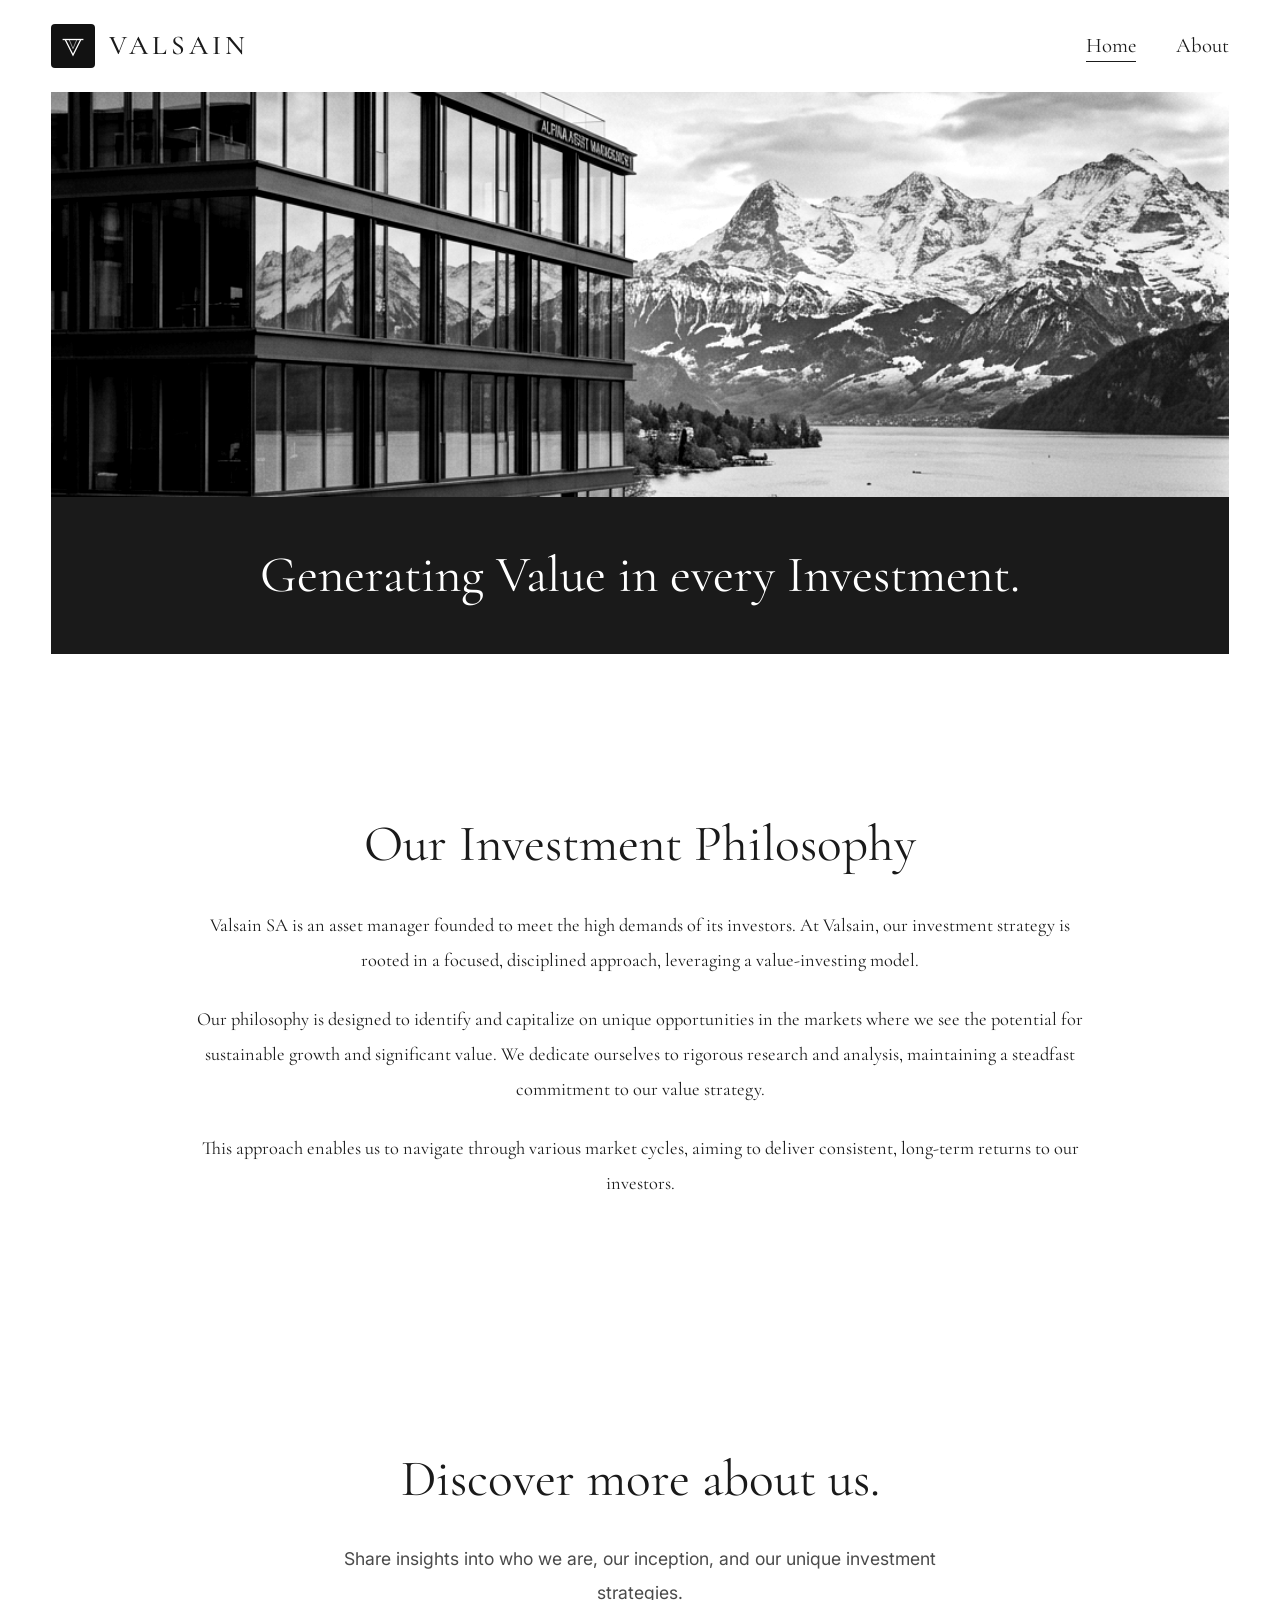
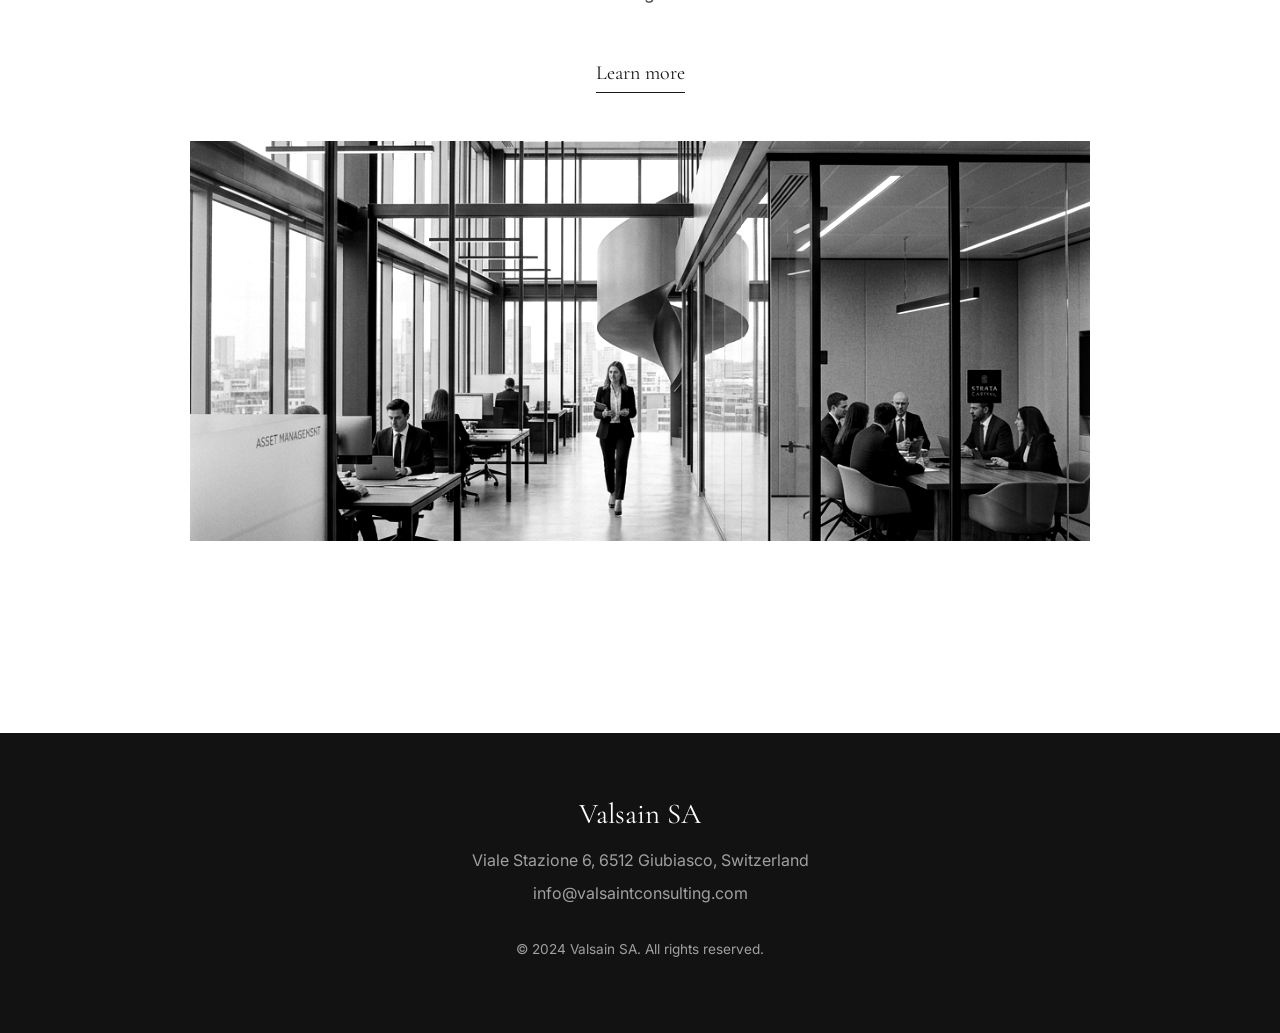
==== index.html @ 0ad8e0e8 "c'est fait" ====
<!DOCTYPE html>
<html lang="en">
<head>
    <meta charset="UTF-8">
    <meta name="viewport" content="width=device-width, initial-scale=1.0">
    <title>Valsain SA - Asset Management</title>
    <link rel="icon" href='data:image/svg+xml,<svg xmlns="http://www.w3.org/2000/svg" viewBox="0 0 100 100"><polyline points="20,25 50,85 80,25" fill="none" stroke="%23222" stroke-width="4"/><polyline points="35,25 50,60 65,25" fill="none" stroke="%23222" stroke-width="2"/><line x1="10" y1="25" x2="90" y2="25" stroke="%23222" stroke-width="4"/></svg>'>
    <link rel="preconnect" href="https://fonts.googleapis.com">
    <link rel="preconnect" href="https://fonts.gstatic.com" crossorigin>
    <link href="https://fonts.googleapis.com/css2?family=Cormorant+Garamond:wght@400;500;600&family=Inter:wght@300;400;500&display=swap" rel="stylesheet">
    <link rel="stylesheet" href="css/style.css">
</head>
<body>

    <div class="container">
        <header class="fade-in">
            <a href="./" class="valsain-logo">
                <div class="valsain-logo__emblem">
                    <svg viewBox="0 0 100 100" class="valsain-logo__svg">
                        <polyline points="20,25 50,85 80,25" class="valsain-logo__line" />
                        <polyline points="35,25 50,60 65,25" class="valsain-logo__line-inner" />
                        <line x1="10" y1="25" x2="90" y2="25" class="valsain-logo__line-top" />
                    </svg>
                </div>
                <div class="valsain-logo__text">
                    <span class="valsain-logo__title">VALSAIN</span>
                    
                </div>
            </a>
            <nav>
                <ul>
                    <li><a href="./" class="active">Home</a></li>
                    <li><a href="about/">About</a></li>
                </ul>
            </nav>
        </header>

        <main>
            <div class="hero fade-in">
                <img src="assets/swiss_skyline.png" alt="Valsain SA Skyline" class="hero-image">
                <div class="hero-text-block">
                    <h1>Generating Value in every Investment.</h1>
                </div>
            </div>

            <section class="centered-section fade-in">
                <h2 class="section-title">Our Investment Philosophy</h2>
                <div class="text-content">
                    <p>Valsain SA is an asset manager founded to meet the high demands of its investors. At Valsain, our investment strategy is rooted in a focused, disciplined approach, leveraging a value-investing model.</p>
                    <p>Our philosophy is designed to identify and capitalize on unique opportunities in the markets where we see the potential for sustainable growth and significant value. We dedicate ourselves to rigorous research and analysis, maintaining a steadfast commitment to our value strategy.</p>
                    <p>This approach enables us to navigate through various market cycles, aiming to deliver consistent, long-term returns to our investors.</p>
                </div>
            </section>

            <section class="centered-section fade-in" style="margin-top: 4rem; margin-bottom: 6rem;">
                <h2 class="section-title">Discover more about us.</h2>
                <div class="text-content">
                    <p style="font-family: var(--font-sans); color: var(--color-secondary); font-size: 1.1rem; max-width: 600px; margin-bottom: 1.5rem; margin-left: auto; margin-right: auto;">Share insights into who we are, our inception, and our unique investment strategies.</p>
                </div>
                <a href="about/" class="learn-more">Learn more</a>
                <img src="assets/office_interior.png" alt="Valsain SA Insight" style="width: 100%; height: 400px; object-fit: cover; filter: grayscale(100%) contrast(1.1); display: block; margin-top: 3rem;">
            </section>
        </main>
    </div>

    <footer>
        <div class="footer-content fade-in">
            <h4 style="font-family: var(--font-serif);">Valsain SA</h4>
            <p>Viale Stazione 6, 6512 Giubiasco, Switzerland</p>
            <p>info@valsaintconsulting.com</p>
            <p style="margin-top: 2rem; font-size: 0.85rem;">&copy; 2024 Valsain SA. All rights reserved.</p>
        </div>
    </footer>

    <script src="js/main.js"></script>
</body>
</html>
---- css/style.css ----
/* Reset and Base Styles */
:root {
  --color-bg: #ffffff;
  --color-text: #1a1a1a;
  --color-primary: #121212;
  --color-secondary: #4a4a4a;
  --color-light: #ffffff;
  --font-serif: 'Cormorant Garamond', serif;
  --font-sans: 'Inter', sans-serif;
  --transition: all 0.4s ease;
}

* {
  margin: 0;
  padding: 0;
  box-sizing: border-box;
}

body {
  font-family: var(--font-sans);
  background-color: var(--color-bg);
  color: var(--color-text);
  line-height: 1.6;
  -webkit-font-smoothing: antialiased;
  -moz-osx-font-smoothing: grayscale;
}

h1, h2, h3, h4, h5, h6 {
  font-family: var(--font-serif);
  font-weight: 400;
  line-height: 1.2;
}

a {
  color: inherit;
  text-decoration: none;
  transition: var(--transition);
}

.container {
  max-width: 1600px;
  margin: 0 auto;
  padding: 0 4%;
}

/* Header & Navigation */
header {
  display: flex;
  justify-content: space-between;
  align-items: center;
  padding: 1.5rem 0;
  background: var(--color-bg);
}

.valsain-logo {
  display: flex;
  align-items: center;
  gap: 14px;
  text-decoration: none;
  transition: all 0.4s ease;
}

.valsain-logo:hover .valsain-logo__emblem {
  transform: translateY(-2px);
  box-shadow: 0 10px 20px rgba(0,0,0,0.08);
}

.valsain-logo:hover .valsain-logo__line, 
.valsain-logo:hover .valsain-logo__line-inner {
  stroke: #8b7355;
}

.valsain-logo__emblem {
  width: 44px;
  height: 44px;
  background: var(--color-primary);
  display: flex;
  align-items: center;
  justify-content: center;
  border-radius: 4px;
  transition: all 0.4s ease;
  border: 1px solid rgba(0,0,0,0.05);
}

.valsain-logo__svg {
  width: 26px;
  height: 26px;
  fill: none;
  stroke: var(--color-bg);
  stroke-width: 5;
  stroke-linejoin: miter;
  stroke-miterlimit: 10;
}

.valsain-logo__line, .valsain-logo__line-inner, .valsain-logo__line-top {
  transition: stroke 0.4s ease;
}

.valsain-logo__line-inner {
  stroke-width: 3;
  opacity: 0.7;
}

.valsain-logo__text {
  display: flex;
  align-items: baseline;
  gap: 8px;
}

.valsain-logo__title {
  font-family: var(--font-serif);
  font-size: 1.7rem;
  font-weight: 500;
  letter-spacing: 4px;
  color: var(--color-text);
  line-height: 1;
}

.valsain-logo__sa {
  font-family: var(--font-sans);
  font-size: 0.8rem;
  font-weight: 600;
  letter-spacing: 2px;
  color: var(--color-secondary);
}

nav ul {
  display: flex;
  list-style: none;
  gap: 2.5rem;
}

nav a {
  font-family: var(--font-serif);
  font-size: 1.3rem;
  color: var(--color-text);
  position: relative;
  padding-bottom: 4px;
}

nav a::after {
  content: '';
  position: absolute;
  bottom: 0;
  left: 0;
  width: 0;
  height: 1px;
  background-color: var(--color-text);
  transition: var(--transition);
}

nav a:hover::after, nav a.active::after {
  width: 100%;
}

/* Hero Section */
.hero {
  width: 100%;
  margin-bottom: 6rem;
}

.hero-image {
  width: 100%;
  height: 45vh;
  object-fit: cover;
  object-position: center;
  filter: grayscale(100%) contrast(1.1);
  display: block;
}

.hero-text-block {
  background-color: #1a1a1a;
  color: var(--color-light);
  padding: 3rem 5%;
  text-align: center;
  display: flex;
  align-items: center;
  justify-content: center;
}

.hero-text-block h1 {
  font-size: clamp(2rem, 4vw, 3.5rem);
  max-width: 1000px;
}

/* Section Layouts */
section {
  padding: 4rem 0 6rem;
}

.grid-2 {
  display: grid;
  grid-template-columns: 1fr 1fr;
  gap: 4rem;
}

.centered-section {
  text-align: center;
  max-width: 900px;
  margin: 0 auto;
  display: flex;
  flex-direction: column;
  align-items: center;
}

.centered-section .section-title {
  margin-bottom: 2rem;
  text-align: center;
}

.centered-section .text-content p {
  text-align: center;
  margin-left: auto;
  margin-right: auto;
}

.section-title {
  font-size: clamp(2.5rem, 4vw, 3.5rem);
  margin-bottom: 2rem;
}

.text-content p {
  font-size: 1.15rem;
  color: var(--color-text);
  margin-bottom: 1.5rem;
  line-height: 1.9;
  font-family: var(--font-serif);
}

.learn-more {
  display: inline-block;
  margin-top: 1.5rem;
  font-family: var(--font-serif);
  font-size: 1.25rem;
  border-bottom: 1px solid var(--color-text);
  padding-bottom: 0.2rem;
}

/* Footer */
footer {
  padding: 4rem 0;
  background-color: var(--color-primary);
  color: var(--color-light);
  text-align: center;
}

footer .footer-content {
  max-width: 800px;
  margin: 0 auto;
}

footer h4 {
  font-size: 1.8rem;
  margin-bottom: 1rem;
}

footer p {
  color: #a0a0a0;
  margin-bottom: 0.5rem;
  font-family: var(--font-sans);
}

/* Utilities & Animations */
.fade-in {
  opacity: 0;
  transform: translateY(20px);
  transition: opacity 0.8s ease, transform 0.8s ease;
}

.fade-in.visible {
  opacity: 1;
  transform: translateY(0);
}

/* About Page Specifics */
.about-hero {
  margin-bottom: 4rem;
}

.about-hero-image {
  width: 100%;
  height: 60vh;
  object-fit: cover;
  filter: grayscale(100%) contrast(1.2);
  margin-bottom: 4rem;
}

.contact-info {
  margin-top: 0rem;
}

.team-section {
  padding-bottom: 6rem;
}

.ceo-name {
  font-family: var(--font-serif);
  font-size: 2rem;
  margin-bottom: 0.2rem;
}

.ceo-title {
  color: var(--color-secondary);
  text-transform: uppercase;
  letter-spacing: 1px;
  font-size: 0.8rem;
  font-family: var(--font-sans);
}

@media (max-width: 900px) {
  .grid-2 {
    grid-template-columns: 1fr;
    gap: 3rem;
  }
}
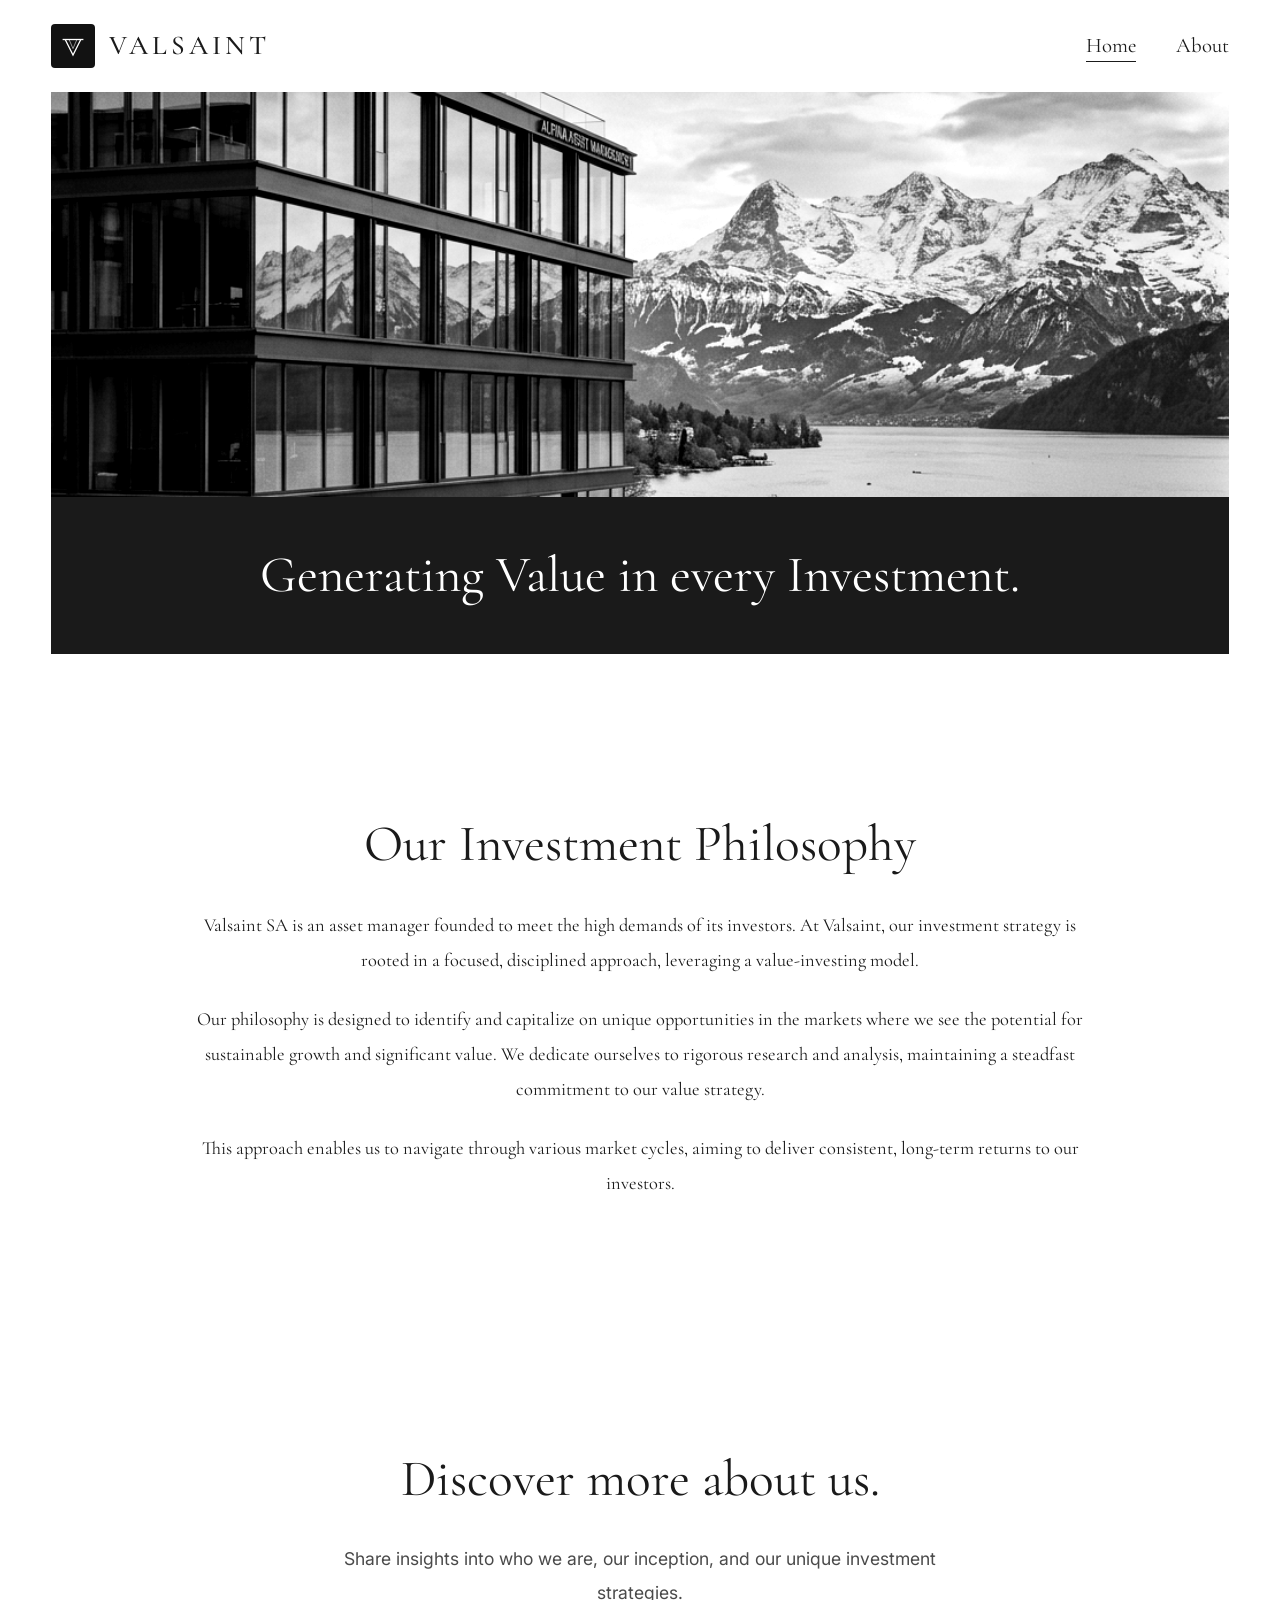
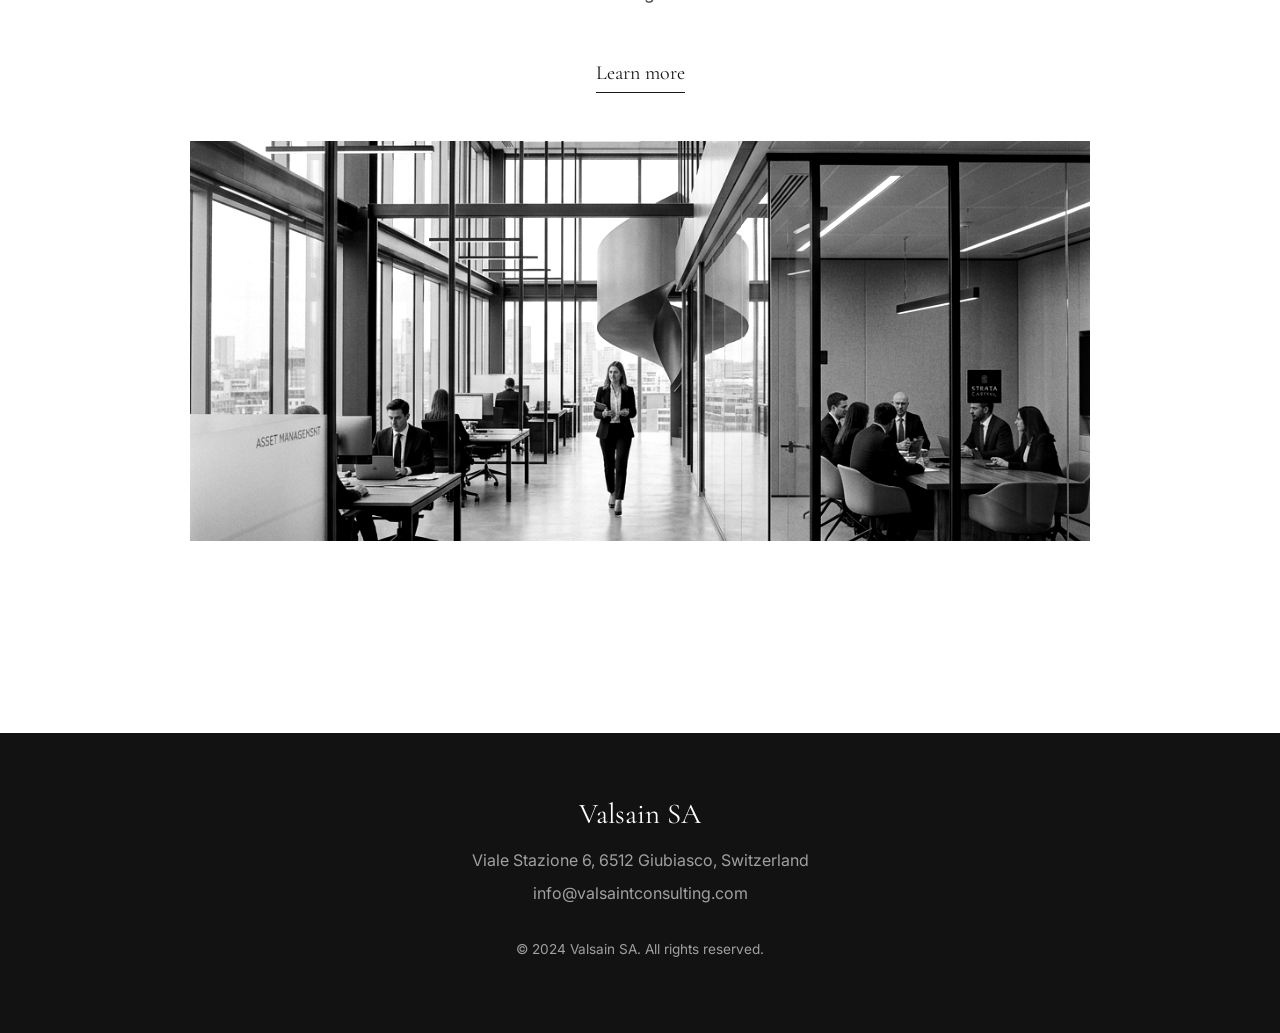
==== commit e08d41a6: "fait" ====
--- a/index.html
+++ b/index.html
@@ -3,8 +3,55 @@
 <head>
     <meta charset="UTF-8">
     <meta name="viewport" content="width=device-width, initial-scale=1.0">
-    <title>Valsain SA - Asset Management</title>
-    <link rel="icon" href='data:image/svg+xml,<svg xmlns="http://www.w3.org/2000/svg" viewBox="0 0 100 100"><polyline points="20,25 50,85 80,25" fill="none" stroke="%23222" stroke-width="4"/><polyline points="35,25 50,60 65,25" fill="none" stroke="%23222" stroke-width="2"/><line x1="10" y1="25" x2="90" y2="25" stroke="%23222" stroke-width="4"/></svg>'>
+    <title>Valsaint SA - Asset Management</title>
+    <meta name="description" content="Valsaint SA is an asset manager offering value-investing strategies, delivering consistent, long-term returns to investors.">
+    <meta name="keywords" content="Valsaint SA, asset management, investment, value investing, Switzerland, wealth management">
+    
+    <!-- Open Graph / Facebook -->
+    <meta property="og:type" content="website">
+    <meta property="og:url" content="https://www.valsaintconsulting.com/">
+    <meta property="og:title" content="Valsaint SA - Asset Management">
+    <meta property="og:description" content="Generating Value in every Investment. Asset manager leveraging a value-investing model.">
+    <meta property="og:image" content="https://www.valsaintconsulting.com/logo.svg">
+    <meta property="og:site_name" content="Valsaint SA">
+
+    <!-- Twitter -->
+    <meta property="twitter:card" content="summary_large_image">
+    <meta property="twitter:url" content="https://www.valsaintconsulting.com/">
+    <meta property="twitter:title" content="Valsaint SA - Asset Management">
+    <meta property="twitter:description" content="Generating Value in every Investment through a consistent and long-term approach.">
+    <meta property="twitter:image" content="https://www.valsaintconsulting.com/logo.svg">
+
+    <!-- Favicon and Icons -->
+    <link rel="icon" type="image/svg+xml" href="/logo.svg">
+    <link rel="apple-touch-icon" href="/logo.svg">
+    <link rel="canonical" href="https://www.valsaintconsulting.com/">
+
+    <!-- JSON-LD Structured Data for Google SEO Logo / Organization -->
+    <script type="application/ld+json">
+    {
+      "@context": "https://schema.org",
+      "@type": "Organization",
+      "name": "Valsaint SA",
+      "url": "https://www.valsaintconsulting.com/",
+      "logo": "https://www.valsaintconsulting.com/logo.svg",
+      "description": "Asset Management & Value Investing",
+      "address": {
+        "@type": "PostalAddress",
+        "streetAddress": "Viale Stazione 6",
+        "addressLocality": "Giubiasco",
+        "postalCode": "6512",
+        "addressCountry": "CH"
+      },
+      "contactPoint": {
+        "@type": "ContactPoint",
+        "email": "info@valsaintconsulting.com",
+        "contactType": "customer service"
+      },
+      "founder": "Carlo Valsesia"
+    }
+    </script>
+
     <link rel="preconnect" href="https://fonts.googleapis.com">
     <link rel="preconnect" href="https://fonts.gstatic.com" crossorigin>
     <link href="https://fonts.googleapis.com/css2?family=Cormorant+Garamond:wght@400;500;600&family=Inter:wght@300;400;500&display=swap" rel="stylesheet">
@@ -23,7 +70,7 @@
                     </svg>
                 </div>
                 <div class="valsain-logo__text">
-                    <span class="valsain-logo__title">VALSAIN</span>
+                    <span class="valsain-logo__title">VALSAINT</span>
                     
                 </div>
             </a>
@@ -37,7 +84,7 @@
 
         <main>
             <div class="hero fade-in">
-                <img src="assets/swiss_skyline.png" alt="Valsain SA Skyline" class="hero-image">
+                <img src="assets/swiss_skyline.png" alt="Valsaint SA Skyline" class="hero-image">
                 <div class="hero-text-block">
                     <h1>Generating Value in every Investment.</h1>
                 </div>
@@ -46,7 +93,7 @@
             <section class="centered-section fade-in">
                 <h2 class="section-title">Our Investment Philosophy</h2>
                 <div class="text-content">
-                    <p>Valsain SA is an asset manager founded to meet the high demands of its investors. At Valsain, our investment strategy is rooted in a focused, disciplined approach, leveraging a value-investing model.</p>
+                    <p>Valsaint SA is an asset manager founded to meet the high demands of its investors. At Valsaint, our investment strategy is rooted in a focused, disciplined approach, leveraging a value-investing model.</p>
                     <p>Our philosophy is designed to identify and capitalize on unique opportunities in the markets where we see the potential for sustainable growth and significant value. We dedicate ourselves to rigorous research and analysis, maintaining a steadfast commitment to our value strategy.</p>
                     <p>This approach enables us to navigate through various market cycles, aiming to deliver consistent, long-term returns to our investors.</p>
                 </div>
@@ -58,7 +105,7 @@
                     <p style="font-family: var(--font-sans); color: var(--color-secondary); font-size: 1.1rem; max-width: 600px; margin-bottom: 1.5rem; margin-left: auto; margin-right: auto;">Share insights into who we are, our inception, and our unique investment strategies.</p>
                 </div>
                 <a href="about/" class="learn-more">Learn more</a>
-                <img src="assets/office_interior.png" alt="Valsain SA Insight" style="width: 100%; height: 400px; object-fit: cover; filter: grayscale(100%) contrast(1.1); display: block; margin-top: 3rem;">
+                <img src="assets/office_interior.png" alt="Valsaint SA Insight" style="width: 100%; height: 400px; object-fit: cover; filter: grayscale(100%) contrast(1.1); display: block; margin-top: 3rem;">
             </section>
         </main>
     </div>
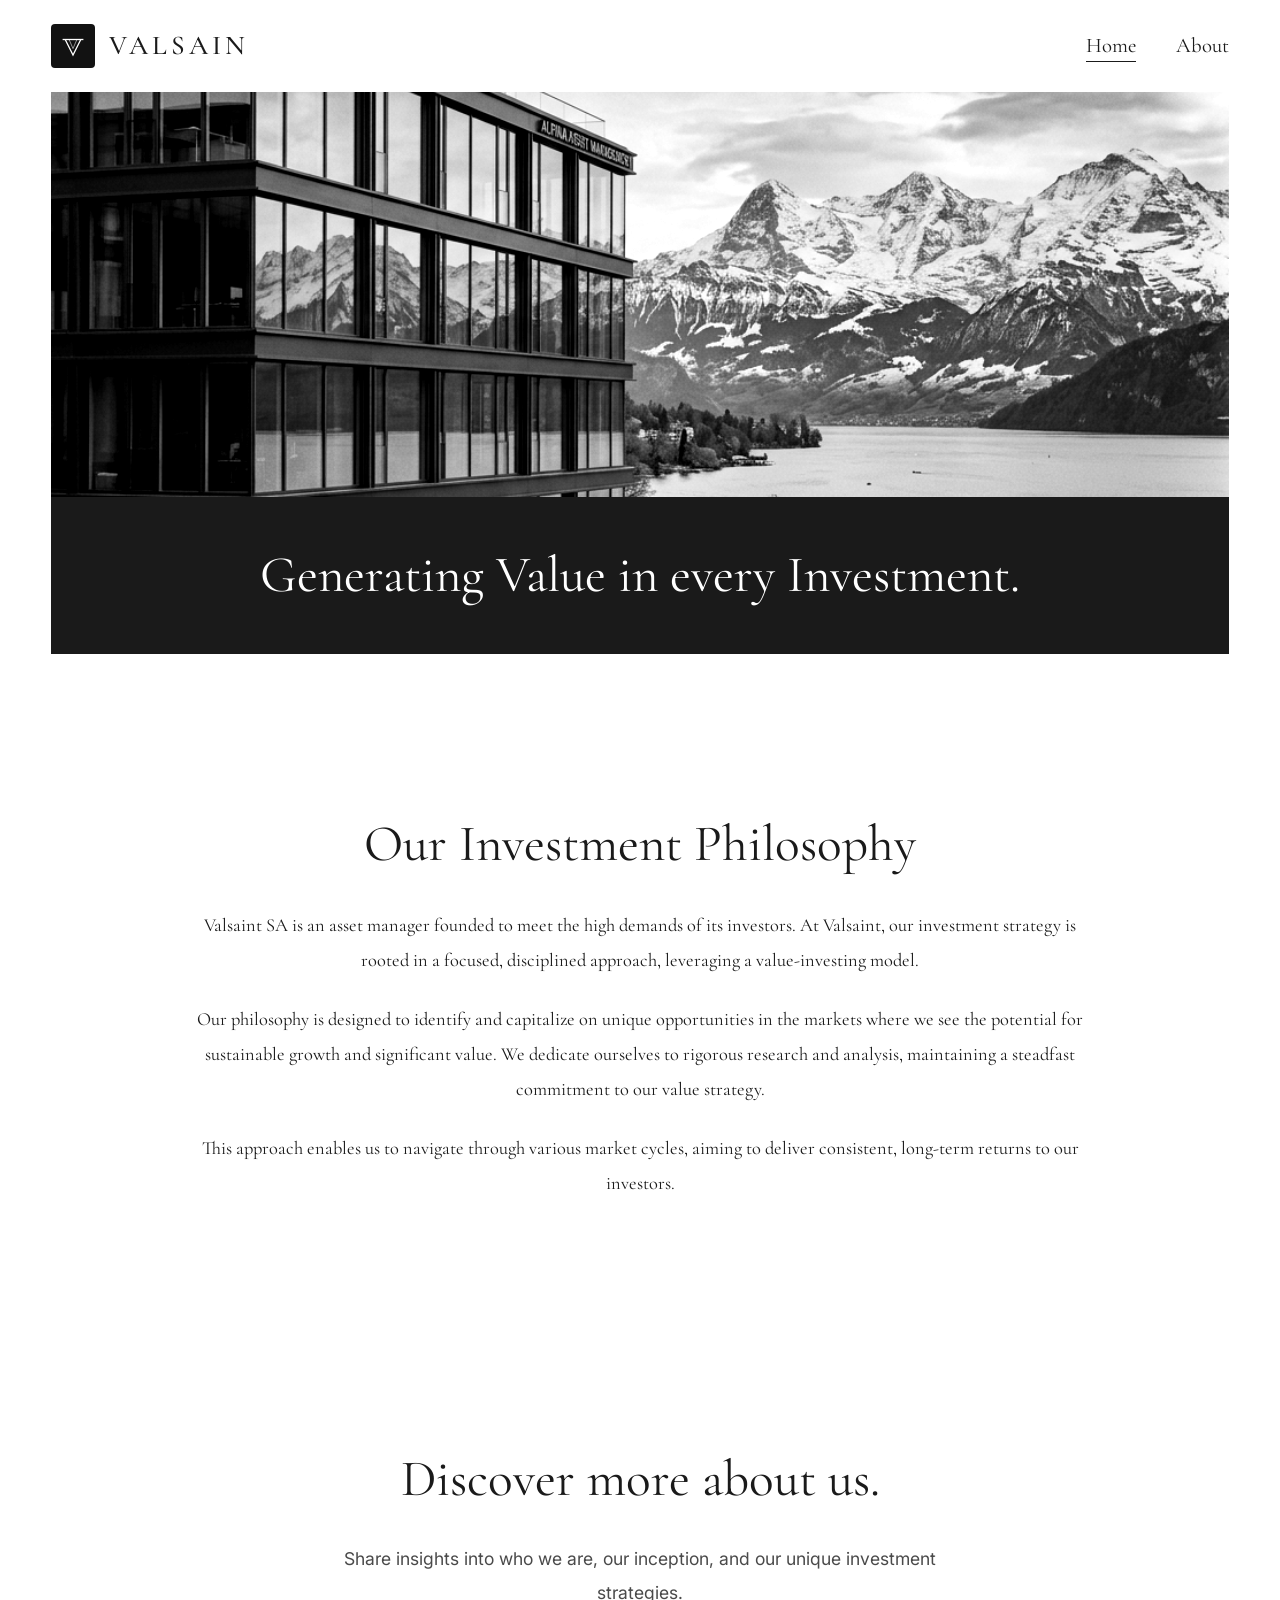
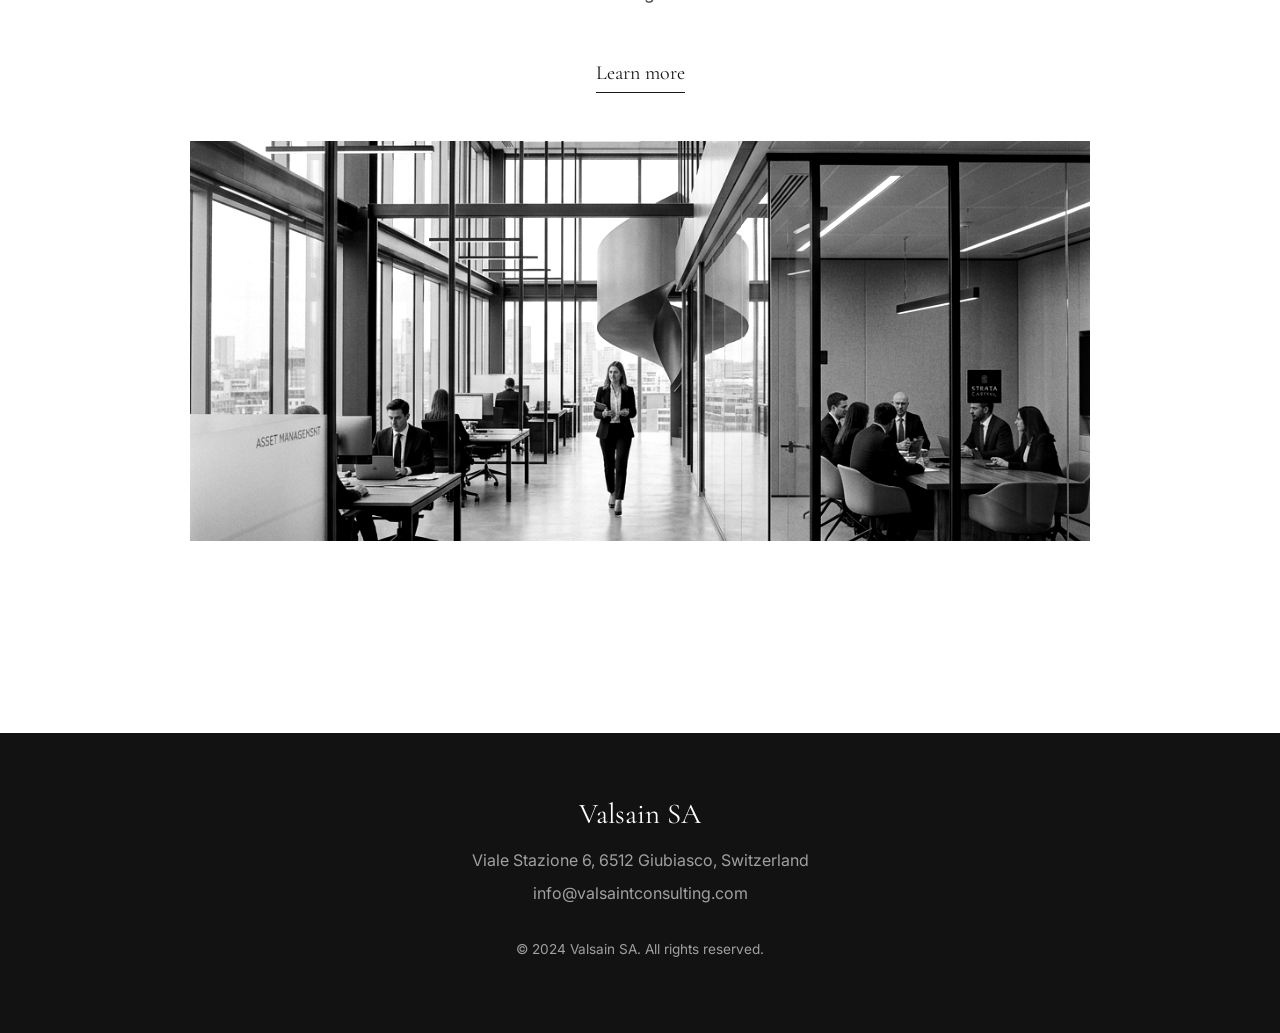
==== commit 0b784fa2: "finished" ====
--- a/index.html
+++ b/index.html
@@ -70,7 +70,7 @@
                     </svg>
                 </div>
                 <div class="valsain-logo__text">
-                    <span class="valsain-logo__title">VALSAINT</span>
+                    <span class="valsain-logo__title">VALSAIN</span>
                     
                 </div>
             </a>
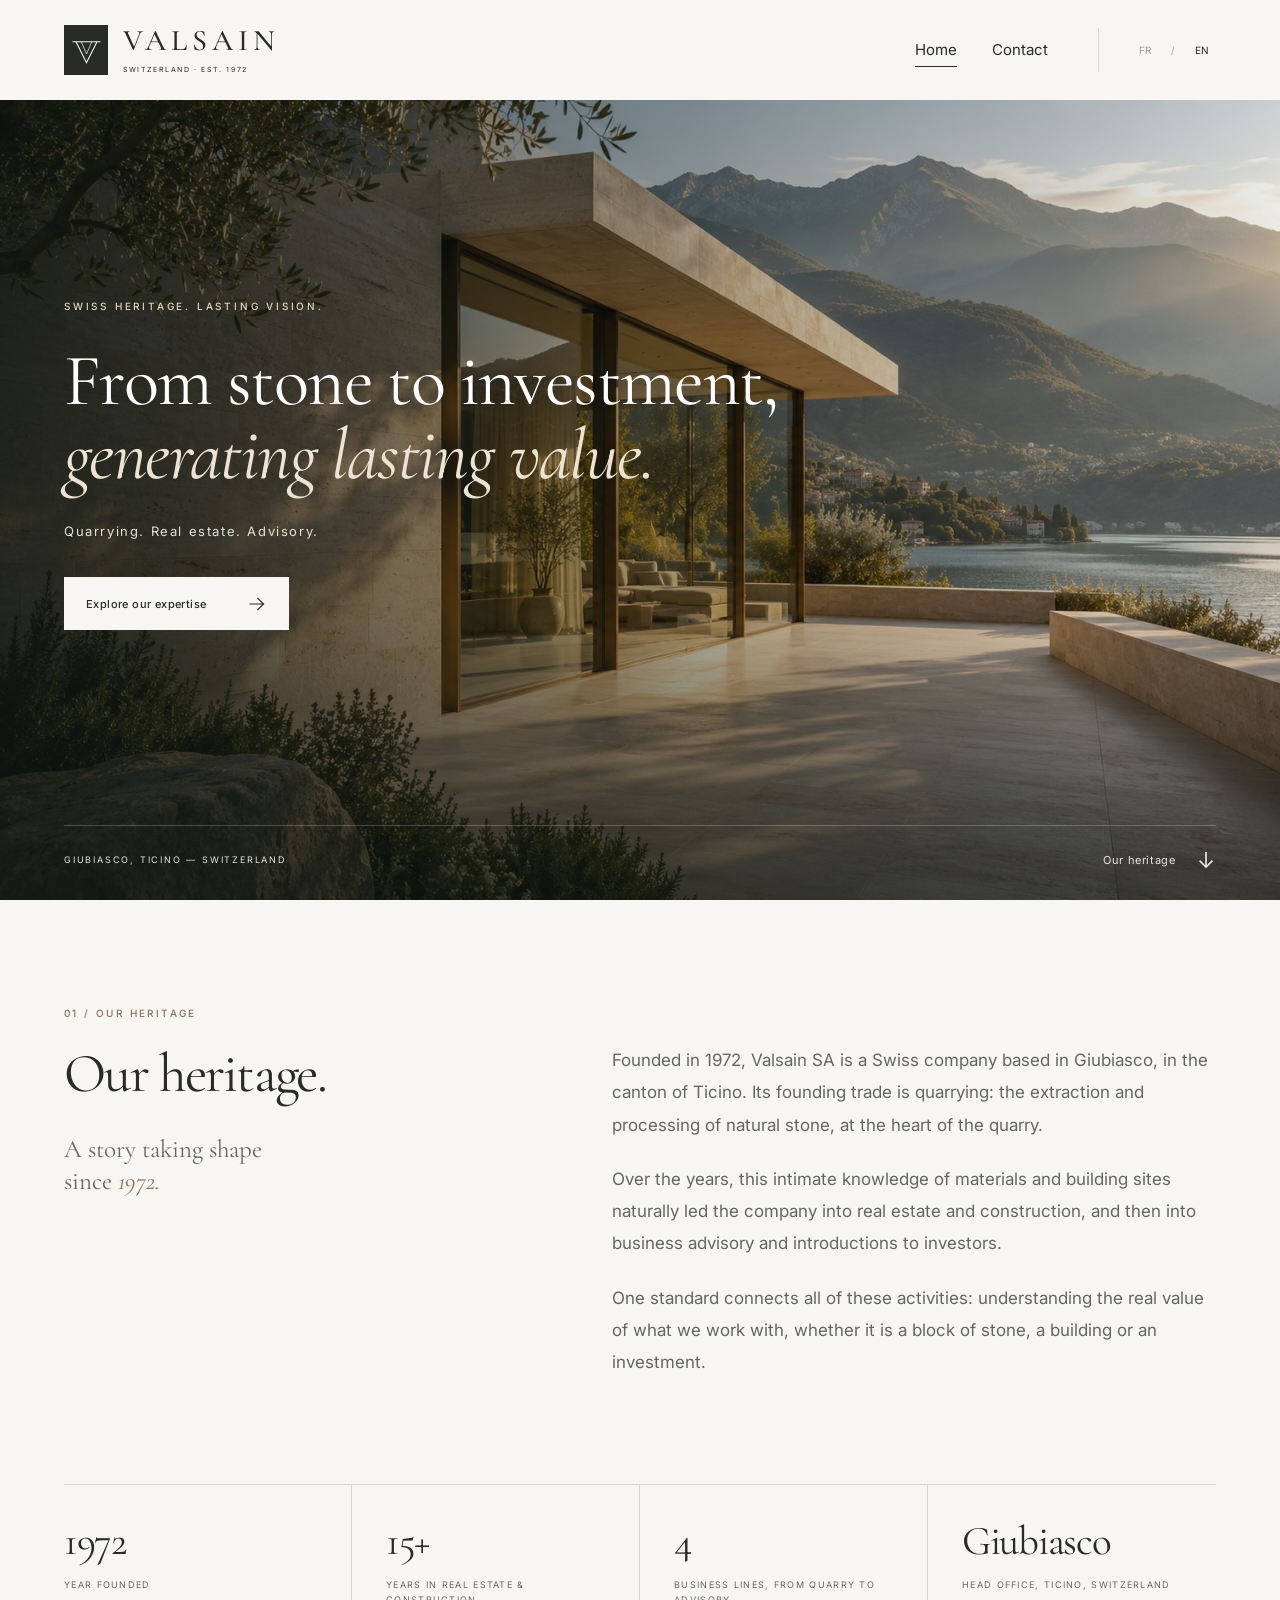
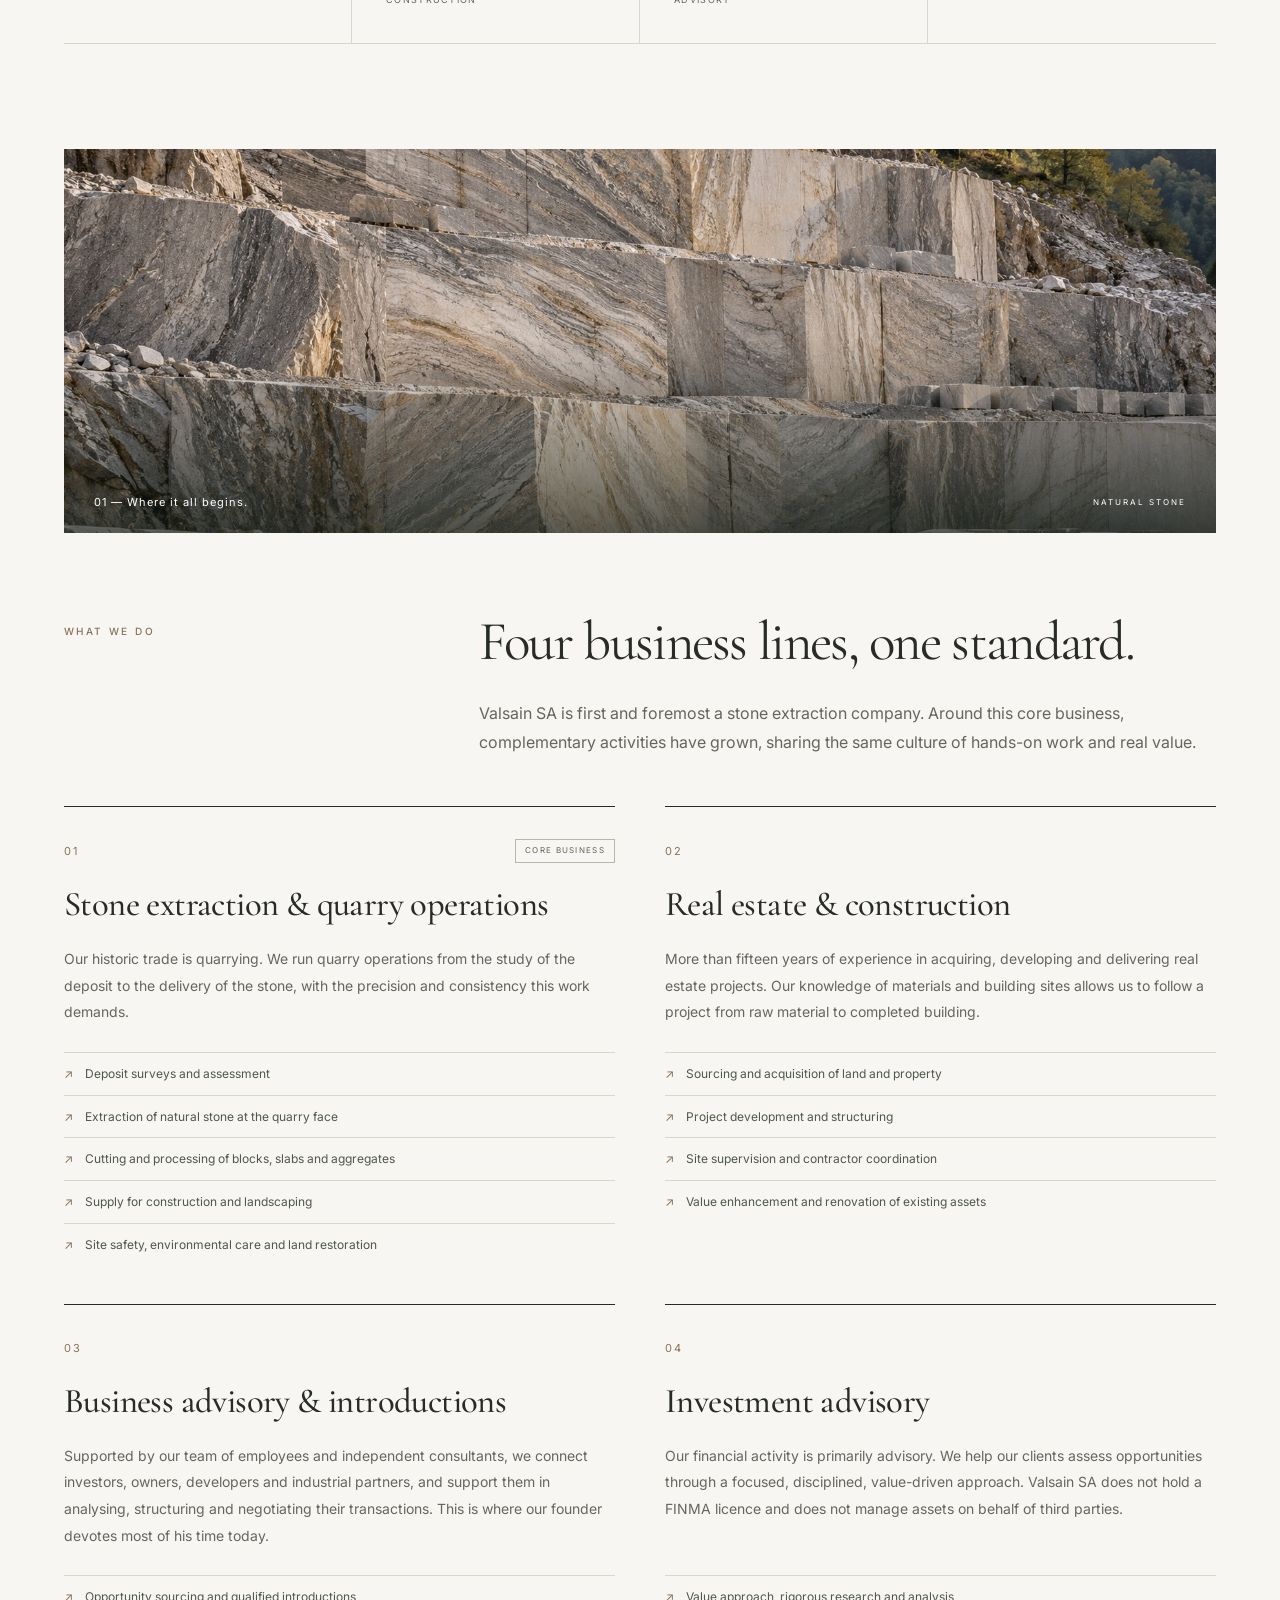
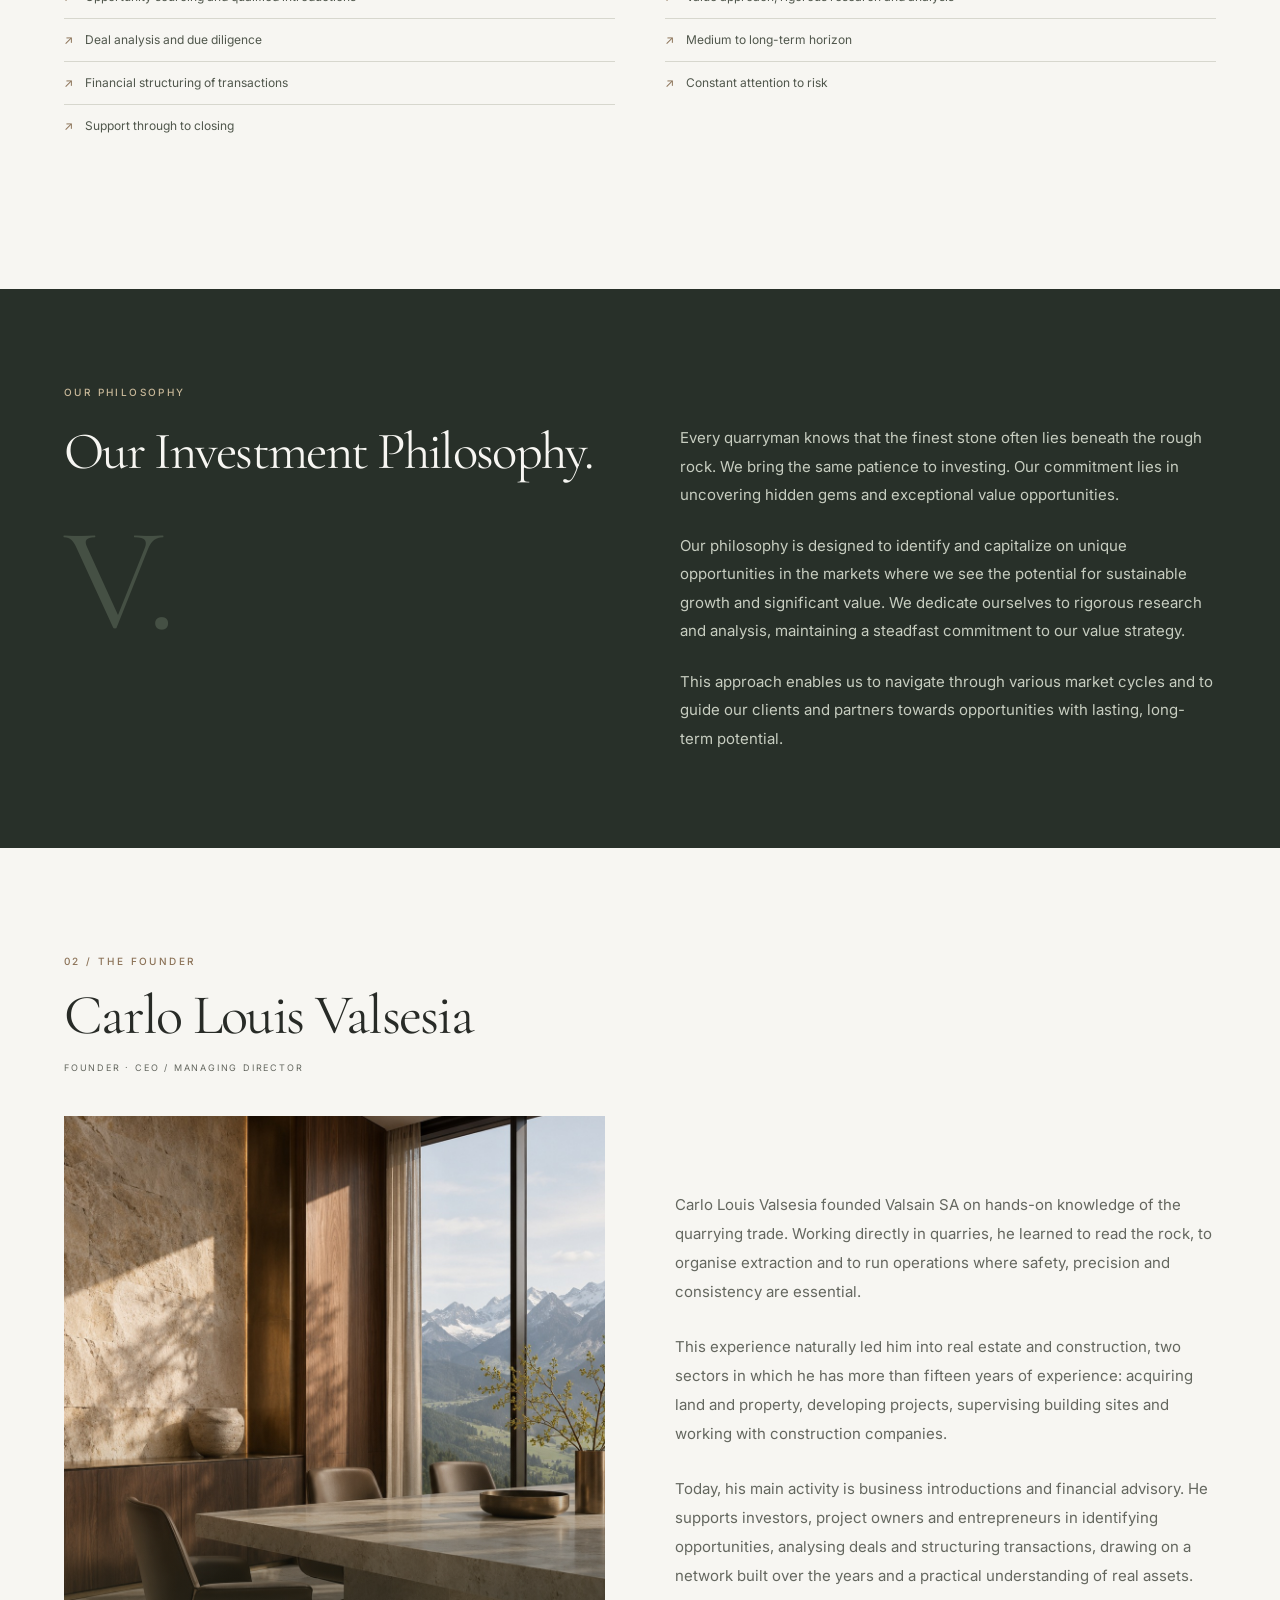
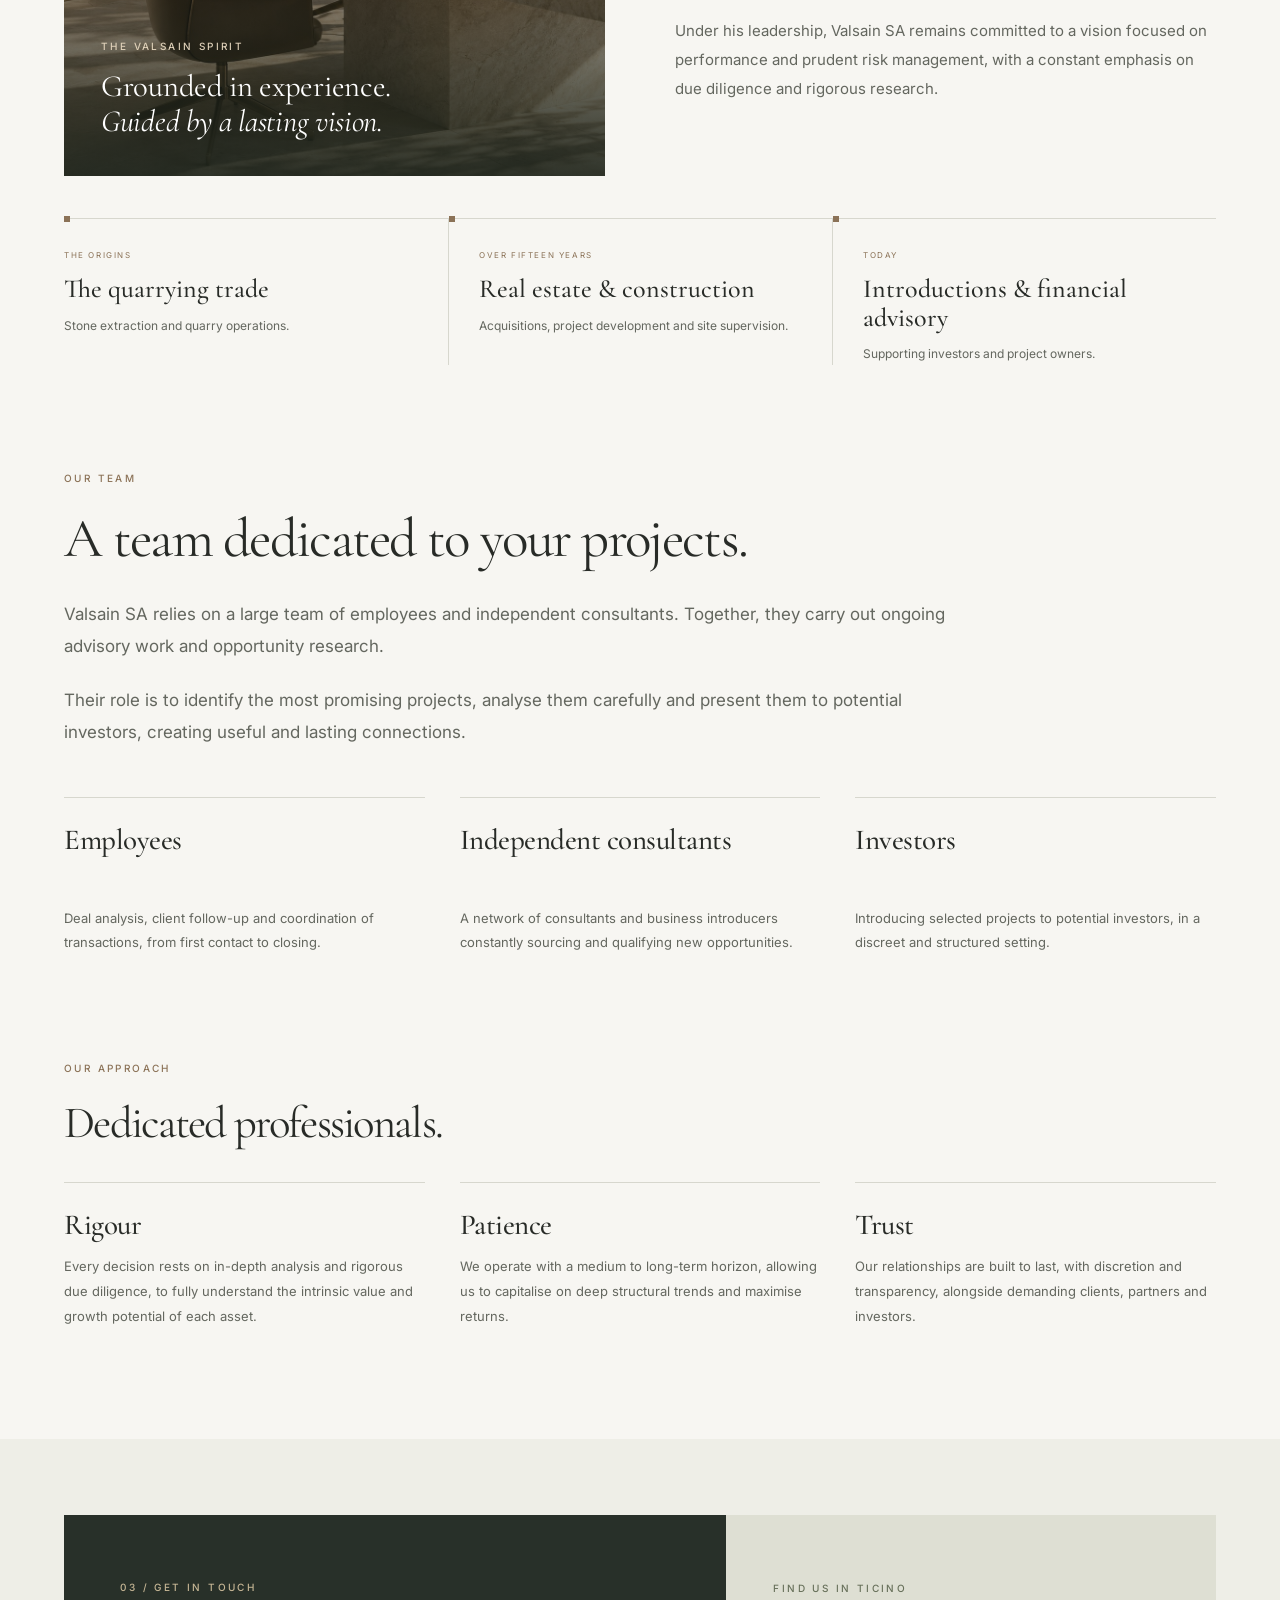
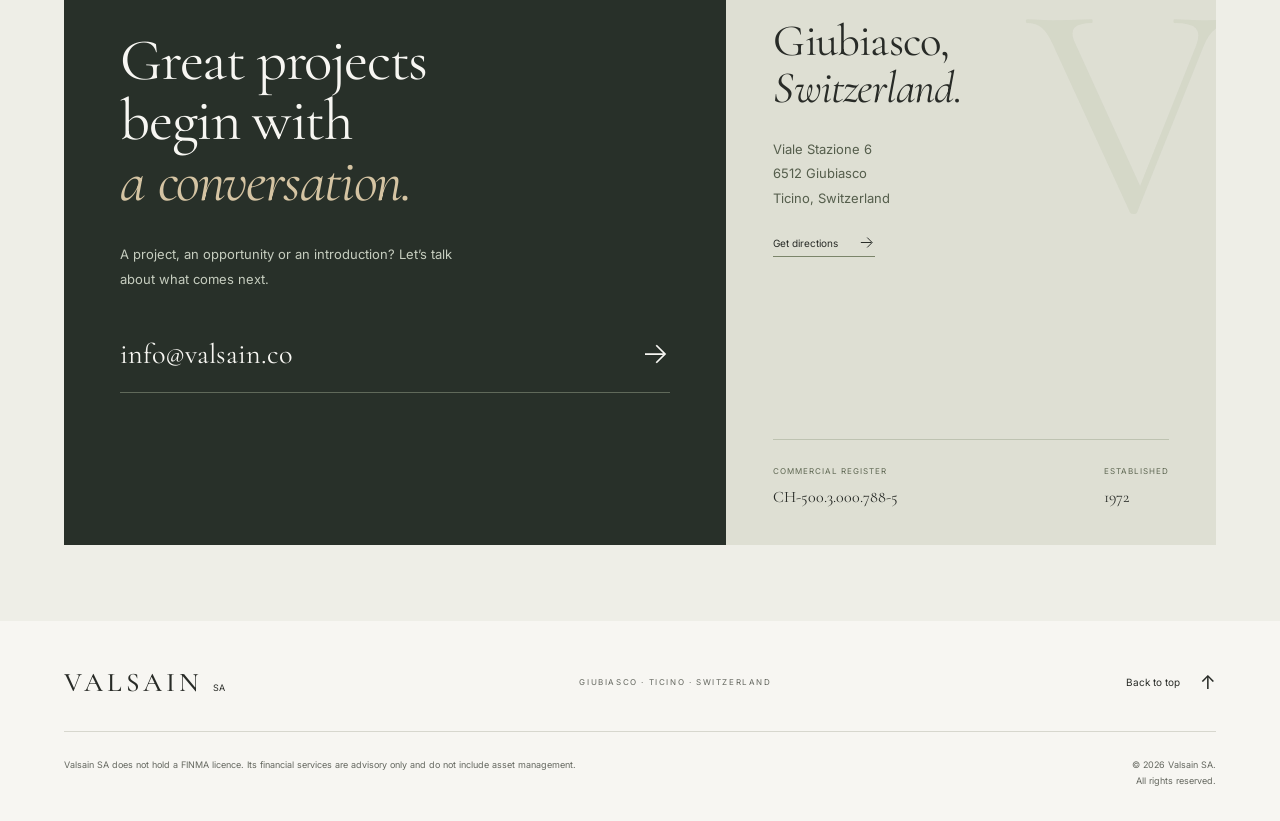
==== commit 37fcb0d6: "faites" ====
--- a/index.html
+++ b/index.html
@@ -1,124 +1,196 @@
 <!DOCTYPE html>
-<html lang="en">
+<html lang="fr" data-lang="fr">
 <head>
-    <meta charset="UTF-8">
-    <meta name="viewport" content="width=device-width, initial-scale=1.0">
-    <title>Valsaint SA - Asset Management</title>
-    <meta name="description" content="Valsaint SA is an asset manager offering value-investing strategies, delivering consistent, long-term returns to investors.">
-    <meta name="keywords" content="Valsaint SA, asset management, investment, value investing, Switzerland, wealth management">
-    
-    <!-- Open Graph / Facebook -->
-    <meta property="og:type" content="website">
-    <meta property="og:url" content="https://www.valsaintconsulting.com/">
-    <meta property="og:title" content="Valsaint SA - Asset Management">
-    <meta property="og:description" content="Generating Value in every Investment. Asset manager leveraging a value-investing model.">
-    <meta property="og:image" content="https://www.valsaintconsulting.com/logo.svg">
-    <meta property="og:site_name" content="Valsaint SA">
-
-    <!-- Twitter -->
-    <meta property="twitter:card" content="summary_large_image">
-    <meta property="twitter:url" content="https://www.valsaintconsulting.com/">
-    <meta property="twitter:title" content="Valsaint SA - Asset Management">
-    <meta property="twitter:description" content="Generating Value in every Investment through a consistent and long-term approach.">
-    <meta property="twitter:image" content="https://www.valsaintconsulting.com/logo.svg">
-
-    <!-- Favicon and Icons -->
-    <link rel="icon" type="image/svg+xml" href="/logo.svg">
-    <link rel="apple-touch-icon" href="/logo.svg">
-    <link rel="canonical" href="https://www.valsaintconsulting.com/">
-
-    <!-- JSON-LD Structured Data for Google SEO Logo / Organization -->
-    <script type="application/ld+json">
-    {
-      "@context": "https://schema.org",
-      "@type": "Organization",
-      "name": "Valsaint SA",
-      "url": "https://www.valsaintconsulting.com/",
-      "logo": "https://www.valsaintconsulting.com/logo.svg",
-      "description": "Asset Management & Value Investing",
-      "address": {
-        "@type": "PostalAddress",
-        "streetAddress": "Viale Stazione 6",
-        "addressLocality": "Giubiasco",
-        "postalCode": "6512",
-        "addressCountry": "CH"
-      },
-      "contactPoint": {
-        "@type": "ContactPoint",
-        "email": "info@valsaintconsulting.com",
-        "contactType": "customer service"
-      },
-      "founder": "Carlo Valsesia"
-    }
-    </script>
-
-    <link rel="preconnect" href="https://fonts.googleapis.com">
-    <link rel="preconnect" href="https://fonts.gstatic.com" crossorigin>
-    <link href="https://fonts.googleapis.com/css2?family=Cormorant+Garamond:wght@400;500;600&family=Inter:wght@300;400;500&display=swap" rel="stylesheet">
-    <link rel="stylesheet" href="css/style.css">
+  <meta charset="UTF-8">
+  <meta name="viewport" content="width=device-width, initial-scale=1.0">
+  <meta name="theme-color" content="#f7f6f2">
+  <title>Valsain SA · Carrières, Immobilier &amp; Conseil</title>
+  <meta name="description" content="Valsain SA, société suisse fondée en 1972 à Giubiasco. Extraction de pierre, immobilier et construction, conseil en affaires et en investissement.">
+  <meta property="og:type" content="website">
+  <meta property="og:title" content="Valsain SA · Carrières, Immobilier &amp; Conseil">
+  <meta property="og:description" content="De la pierre à l’investissement, créer une valeur durable. Depuis 1972, Giubiasco, Suisse.">
+  <meta property="og:url" content="https://www.valsaintconsulting.com/">
+  <meta property="og:image" content="https://www.valsaintconsulting.com/assets/architecture-hero.jpg">
+  <meta property="og:site_name" content="Valsain SA">
+  <meta name="twitter:card" content="summary_large_image">
+  <link rel="canonical" href="https://www.valsaintconsulting.com/">
+  <link rel="icon" type="image/svg+xml" href="logo.svg">
+  <link rel="preload" as="image" href="assets/architecture-hero.jpg" fetchpriority="high">
+  <link rel="preconnect" href="https://fonts.googleapis.com">
+  <link rel="preconnect" href="https://fonts.gstatic.com" crossorigin>
+  <link href="https://fonts.googleapis.com/css2?family=Cormorant+Garamond:ital,wght@0,400;0,500;0,600;1,400;1,500&amp;family=Inter:wght@400;500;600&amp;display=swap" rel="stylesheet">
+  <link rel="stylesheet" href="css/style.css">
+  <script src="js/main.js" defer></script>
+  <script type="application/ld+json">{"@context":"https://schema.org","@type":"Organization","name":"Valsain SA","url":"https://www.valsaintconsulting.com/","logo":"https://www.valsaintconsulting.com/logo.svg","foundingDate":"1972","founder":{"@type":"Person","name":"Carlo Louis Valsesia"},"description":"Stone extraction, real estate and construction, business and investment advisory.","email":"info@valsain.co","address":{"@type":"PostalAddress","streetAddress":"Viale Stazione 6","postalCode":"6512","addressLocality":"Giubiasco","addressRegion":"Ticino","addressCountry":"CH"}}</script>
 </head>
 <body>
-
-    <div class="container">
-        <header class="fade-in">
-            <a href="./" class="valsain-logo">
-                <div class="valsain-logo__emblem">
-                    <svg viewBox="0 0 100 100" class="valsain-logo__svg">
-                        <polyline points="20,25 50,85 80,25" class="valsain-logo__line" />
-                        <polyline points="35,25 50,60 65,25" class="valsain-logo__line-inner" />
-                        <line x1="10" y1="25" x2="90" y2="25" class="valsain-logo__line-top" />
-                    </svg>
-                </div>
-                <div class="valsain-logo__text">
-                    <span class="valsain-logo__title">VALSAIN</span>
-                    
-                </div>
-            </a>
-            <nav>
-                <ul>
-                    <li><a href="./" class="active">Home</a></li>
-                    <li><a href="about/">About</a></li>
-                </ul>
-            </nav>
-        </header>
-
-        <main>
-            <div class="hero fade-in">
-                <img src="assets/swiss_skyline.png" alt="Valsaint SA Skyline" class="hero-image">
-                <div class="hero-text-block">
-                    <h1>Generating Value in every Investment.</h1>
-                </div>
-            </div>
-
-            <section class="centered-section fade-in">
-                <h2 class="section-title">Our Investment Philosophy</h2>
-                <div class="text-content">
-                    <p>Valsaint SA is an asset manager founded to meet the high demands of its investors. At Valsaint, our investment strategy is rooted in a focused, disciplined approach, leveraging a value-investing model.</p>
-                    <p>Our philosophy is designed to identify and capitalize on unique opportunities in the markets where we see the potential for sustainable growth and significant value. We dedicate ourselves to rigorous research and analysis, maintaining a steadfast commitment to our value strategy.</p>
-                    <p>This approach enables us to navigate through various market cycles, aiming to deliver consistent, long-term returns to our investors.</p>
-                </div>
-            </section>
-
-            <section class="centered-section fade-in" style="margin-top: 4rem; margin-bottom: 6rem;">
-                <h2 class="section-title">Discover more about us.</h2>
-                <div class="text-content">
-                    <p style="font-family: var(--font-sans); color: var(--color-secondary); font-size: 1.1rem; max-width: 600px; margin-bottom: 1.5rem; margin-left: auto; margin-right: auto;">Share insights into who we are, our inception, and our unique investment strategies.</p>
-                </div>
-                <a href="about/" class="learn-more">Learn more</a>
-                <img src="assets/office_interior.png" alt="Valsaint SA Insight" style="width: 100%; height: 400px; object-fit: cover; filter: grayscale(100%) contrast(1.1); display: block; margin-top: 3rem;">
-            </section>
-        </main>
+  <a class="skip-link" href="#contenu"><span lang="fr">Aller au contenu</span><span lang="en">Skip to content</span></a>
+  <header class="site-header"><div class="header-inner container">
+    <a href="#accueil" class="valsain-logo" aria-label="Valsain SA — Home"><span class="valsain-logo__emblem"><svg viewBox="0 0 100 100" fill="none" aria-hidden="true"><path d="M20 25 50 85 80 25M10 25h80" stroke="currentColor" stroke-width="3"/><path d="m35 25 15 35 15-35" stroke="currentColor" stroke-width="2"/></svg></span><span class="valsain-logo__title">VALSAIN<span class="brand-subtitle">SWITZERLAND · EST. 1972</span></span></a>
+    <div class="header-right"><nav aria-label="Navigation principale"><ul><li><a href="#accueil" data-nav="home" class="active" aria-current="location">Home</a></li><li><a href="#contact" data-nav="contact">Contact</a></li></ul></nav><div class="lang-switch" role="group" aria-label="Langue / Language"><button type="button" data-set-lang="fr" aria-label="Français" aria-pressed="true">FR</button><span aria-hidden="true">/</span><button type="button" data-set-lang="en" aria-label="English" aria-pressed="false">EN</button></div></div>
+  </div></header>
+  <main id="contenu">
+    <section class="hero" id="accueil" aria-labelledby="hero-title">
+      <img class="hero-image" src="assets/architecture-hero.jpg" width="1672" height="941" fetchpriority="high" alt="Architecture contemporaine en pierre naturelle au bord d’un lac alpin" data-alt-fr="Architecture contemporaine en pierre naturelle au bord d’un lac alpin" data-alt-en="Contemporary natural stone architecture beside an Alpine lake">
+      <div class="hero-shade"></div><div class="hero-inner container"><p class="eyebrow hero-eyebrow"><span lang="fr">Un héritage suisse. Une vision durable.</span><span lang="en">Swiss heritage. Lasting vision.</span></p><h1 id="hero-title"><span lang="fr">De la pierre à l’investissement,<br><em>créer une valeur durable.</em></span><span lang="en">From stone to investment,<br><em>generating lasting value.</em></span></h1><p class="hero-tagline"><span lang="fr">Carrières. Immobilier. Conseil.</span><span lang="en">Quarrying. Real estate. Advisory.</span></p><a href="#activites" class="button button-light"><span lang="fr">Découvrir nos activités</span><span lang="en">Explore our expertise</span><svg viewBox="0 0 24 24" fill="none" aria-hidden="true"><path d="M4 12h15M13 5l7 7-7 7" stroke="currentColor" stroke-width="1.4"/></svg></a></div>
+      <div class="hero-bottom container"><span>GIUBIASCO, TICINO — SWITZERLAND</span><a href="#histoire"><span lang="fr">Notre histoire</span><span lang="en">Our heritage</span><span aria-hidden="true">↓</span></a></div>
+    </section>
+    <section id="histoire" class="heritage section-space container" aria-labelledby="heritage-title"><div class="section-heading"><p class="eyebrow"><span lang="fr">01 / Notre histoire</span><span lang="en">01 / Our heritage</span></p><h2 id="heritage-title" class="section-title"><span lang="fr">Notre histoire.</span><span lang="en">Our heritage.</span></h2><p class="heritage-since"><span lang="fr">Une histoire qui se construit<br>depuis <em>1972.</em></span><span lang="en">A story taking shape<br>since <em>1972.</em></span></p></div><div class="text-content">
+        <p lang="fr">Fondée en 1972, Valsain SA est une société suisse établie à Giubiasco, au Tessin. Son métier d’origine est celui de carrier : l’extraction et la valorisation de la pierre naturelle, au cœur des carrières.</p>
+        <p lang="en">Founded in 1972, Valsain SA is a Swiss company based in Giubiasco, in the canton of Ticino. Its founding trade is quarrying: the extraction and processing of natural stone, at the heart of the quarry.</p>
+        <p lang="fr">Au fil des années, cette connaissance intime de la matière et des chantiers a conduit naturellement la société vers l’immobilier et la construction, puis vers le conseil en affaires et la mise en relation avec des investisseurs.</p>
+        <p lang="en">Over the years, this intimate knowledge of materials and building sites naturally led the company into real estate and construction, and then into business advisory and introductions to investors.</p>
+        <p lang="fr">Une même exigence relie toutes ces activités : comprendre la valeur réelle de ce que l’on travaille, qu’il s’agisse d’un bloc de pierre, d’un immeuble ou d’un investissement.</p>
+        <p lang="en">One standard connects all of these activities: understanding the real value of what we work with, whether it is a block of stone, a building or an investment.</p>
+      </div></section>
+    <div class="figures container"><div class="figure">
+        <div class="figure-value">1972</div>
+        <div class="figure-label"><span lang="fr">Année de fondation</span><span lang="en">Year founded</span></div>
+      </div>
+      <div class="figure">
+        <div class="figure-value">15+</div>
+        <div class="figure-label"><span lang="fr">Années dans l’immobilier et la construction</span><span lang="en">Years in real estate &amp; construction</span></div>
+      </div>
+      <div class="figure">
+        <div class="figure-value">4</div>
+        <div class="figure-label"><span lang="fr">Métiers, de la carrière au conseil</span><span lang="en">Business lines, from quarry to advisory</span></div>
+      </div>
+      <div class="figure">
+        <div class="figure-value">Giubiasco</div>
+        <div class="figure-label"><span lang="fr">Siège social, Tessin, Suisse</span><span lang="en">Head office, Ticino, Switzerland</span></div>
+      </div>
     </div>
-
-    <footer>
-        <div class="footer-content fade-in">
-            <h4 style="font-family: var(--font-serif);">Valsain SA</h4>
-            <p>Viale Stazione 6, 6512 Giubiasco, Switzerland</p>
-            <p>info@valsaintconsulting.com</p>
-            <p style="margin-top: 2rem; font-size: 0.85rem;">&copy; 2024 Valsain SA. All rights reserved.</p>
-        </div>
-    </footer>
-
-    <script src="js/main.js"></script>
+    <section id="activites" class="expertise section-space container" aria-labelledby="activities-title"><figure class="quarry-band"><img src="assets/alpine-quarry.jpg" width="1672" height="941" loading="lazy" decoding="async" alt="Terrasses de pierre naturelle dans une carrière alpine" data-alt-fr="Terrasses de pierre naturelle dans une carrière alpine" data-alt-en="Terraces of natural stone in an Alpine quarry"><figcaption><span>01 — <span lang="fr">La matière, à l’origine de tout.</span><span lang="en">Where it all begins.</span></span><span><span lang="fr">PIERRE NATURELLE</span><span lang="en">NATURAL STONE</span></span></figcaption></figure><div class="activities-head"><span class="eyebrow"><span lang="fr">Nos activités</span><span lang="en">What we do</span></span>
+        <h2 id="activities-title" class="section-title"><span lang="fr">Quatre métiers, une même rigueur.</span><span lang="en">Four business lines, one standard.</span></h2>
+        <p lang="fr">Valsain SA est avant tout une entreprise d’extraction de pierre. Autour de ce cœur de métier se sont développées des activités complémentaires, qui partagent la même culture du terrain et de la valeur réelle.</p>
+        <p lang="en">Valsain SA is first and foremost a stone extraction company. Around this core business, complementary activities have grown, sharing the same culture of hands-on work and real value.</p>
+      </div><div class="activities"><article class="activity"><div class="activity-top"><span class="activity-num">01</span><span class="badge"><span lang="fr">Cœur de métier</span><span lang="en">Core business</span></span></div><h3><span lang="fr">Extraction de pierre et exploitation de carrières</span><span lang="en">Stone extraction &amp; quarry operations</span> </h3><div class="activity-description"><p lang="fr">Notre métier historique est celui de carrier. Nous conduisons l’exploitation de carrières, de l’étude du gisement jusqu’à la livraison de la pierre, avec la précision et la régularité qu’exige ce travail.</p>
+<p lang="en">Our historic trade is quarrying. We run quarry operations from the study of the deposit to the delivery of the stone, with the precision and consistency this work demands.</p></div><div class="activity-services"><ul lang="fr">
+            <li>Étude et évaluation des gisements</li>
+            <li>Extraction de la pierre naturelle au front de taille</li>
+            <li>Découpe et valorisation des blocs, dalles et granulats</li>
+            <li>Fourniture pour la construction et l’aménagement</li>
+            <li>Sécurité des sites, respect de l’environnement et remise en état</li>
+          </ul>
+<ul lang="en">
+            <li>Deposit surveys and assessment</li>
+            <li>Extraction of natural stone at the quarry face</li>
+            <li>Cutting and processing of blocks, slabs and aggregates</li>
+            <li>Supply for construction and landscaping</li>
+            <li>Site safety, environmental care and land restoration</li>
+          </ul></div></article>
+<article class="activity"><div class="activity-top"><span class="activity-num">02</span></div><h3><span lang="fr">Immobilier et construction</span><span lang="en">Real estate &amp; construction</span></h3><div class="activity-description"><p lang="fr">Plus de quinze années d’expérience dans l’acquisition, le développement et la réalisation de projets immobiliers. Notre connaissance des matériaux et des chantiers nous permet d’accompagner un projet depuis la matière première jusqu’au bâtiment livré.</p>
+<p lang="en">More than fifteen years of experience in acquiring, developing and delivering real estate projects. Our knowledge of materials and building sites allows us to follow a project from raw material to completed building.</p></div><div class="activity-services"><ul lang="fr">
+            <li>Recherche et acquisition de terrains et de biens</li>
+            <li>Développement et montage de projets</li>
+            <li>Suivi des chantiers et coordination des entreprises</li>
+            <li>Valorisation et rénovation d’actifs existants</li>
+          </ul>
+<ul lang="en">
+            <li>Sourcing and acquisition of land and property</li>
+            <li>Project development and structuring</li>
+            <li>Site supervision and contractor coordination</li>
+            <li>Value enhancement and renovation of existing assets</li>
+          </ul></div></article>
+<article class="activity"><div class="activity-top"><span class="activity-num">03</span></div><h3><span lang="fr">Conseil en affaires et mise en relation</span><span lang="en">Business advisory &amp; introductions</span></h3><div class="activity-description"><p lang="fr">Avec l’appui de notre équipe de collaborateurs et de consultants indépendants, nous mettons en relation investisseurs, propriétaires, promoteurs et partenaires industriels, et nous les accompagnons dans l’analyse, la structuration et la négociation de leurs opérations. C’est aujourd’hui le domaine auquel notre fondateur consacre l’essentiel de son activité.</p>
+<p lang="en">Supported by our team of employees and independent consultants, we connect investors, owners, developers and industrial partners, and support them in analysing, structuring and negotiating their transactions. This is where our founder devotes most of his time today.</p></div><div class="activity-services"><ul lang="fr">
+            <li>Identification d’opportunités et mise en relation qualifiée</li>
+            <li>Analyse de dossiers et due diligence</li>
+            <li>Structuration financière des opérations</li>
+            <li>Accompagnement jusqu’à la conclusion</li>
+          </ul>
+<ul lang="en">
+            <li>Opportunity sourcing and qualified introductions</li>
+            <li>Deal analysis and due diligence</li>
+            <li>Financial structuring of transactions</li>
+            <li>Support through to closing</li>
+          </ul></div></article>
+<article class="activity"><div class="activity-top"><span class="activity-num">04</span></div><h3><span lang="fr">Conseil en investissement</span><span lang="en">Investment advisory</span></h3><div class="activity-description"><p lang="fr">Notre activité financière relève principalement du conseil. Nous accompagnons nos clients dans l’analyse des opportunités selon une approche ciblée et disciplinée, fondée sur la recherche de la valeur. Valsain SA ne dispose pas de licence FINMA et n’assure pas de gestion de fortune pour le compte de tiers.</p>
+<p lang="en">Our financial activity is primarily advisory. We help our clients assess opportunities through a focused, disciplined, value-driven approach. Valsain SA does not hold a FINMA licence and does not manage assets on behalf of third parties.</p></div><div class="activity-services"><ul lang="fr">
+            <li>Approche value, recherche et analyse rigoureuses</li>
+            <li>Horizon de moyen à long terme</li>
+            <li>Attention constante portée aux risques</li>
+          </ul>
+<ul lang="en">
+            <li>Value approach, rigorous research and analysis</li>
+            <li>Medium to long-term horizon</li>
+            <li>Constant attention to risk</li>
+          </ul></div></article></div></section>
+    <section class="philosophy" aria-labelledby="philosophy-title"><div class="container philosophy-inner"><div><span class="eyebrow"><span lang="fr">Notre philosophie</span><span lang="en">Our philosophy</span></span><h2 class="section-title" id="philosophy-title"><span lang="fr">Notre philosophie d’investissement.</span><span lang="en">Our Investment Philosophy.</span></h2><span class="philosophy-mark" aria-hidden="true">V.</span></div><div class="text-content"><p lang="fr">Un carrier le sait : la plus belle pierre se cache souvent sous la roche brute. Nous appliquons la même patience à l’investissement. Notre engagement consiste à découvrir des pépites cachées et des opportunités de valeur exceptionnelle.</p>
+      <p lang="en">Every quarryman knows that the finest stone often lies beneath the rough rock. We bring the same patience to investing. Our commitment lies in uncovering hidden gems and exceptional value opportunities.</p>
+      <p lang="fr">Notre philosophie vise à identifier et à saisir des opportunités uniques sur les marchés où nous voyons un potentiel de croissance durable. Nous nous consacrons à une recherche et à une analyse rigoureuses, avec un attachement constant à notre stratégie de valeur.</p>
+      <p lang="en">Our philosophy is designed to identify and capitalize on unique opportunities in the markets where we see the potential for sustainable growth and significant value. We dedicate ourselves to rigorous research and analysis, maintaining a steadfast commitment to our value strategy.</p>
+      <p lang="fr">Cette approche nous permet de traverser les différents cycles de marché et d’orienter nos clients et partenaires vers des opportunités offrant un potentiel durable sur le long terme.</p>
+      <p lang="en">This approach enables us to navigate through various market cycles and to guide our clients and partners towards opportunities with lasting, long-term potential.</p></div></div></section>
+    <section id="fondateur" class="founder section-space container" aria-labelledby="founder-title"><div class="founder-heading"><p class="eyebrow"><span lang="fr">02 / Le fondateur</span><span lang="en">02 / The founder</span></p><h2 class="section-title" id="founder-title">Carlo Louis Valsesia</h2><p class="ceo-title"><span lang="fr">Fondateur · CEO / Managing Director</span><span lang="en">Founder · CEO / Managing Director</span></p></div><div class="founder-grid"><figure class="founder-visual"><img class="founder-image" src="assets/founder-interior.jpg" width="1122" height="1402" loading="lazy" decoding="async" alt="Intérieur architectural en pierre naturelle et bois avec vue sur les Alpes" data-alt-fr="Intérieur architectural en pierre naturelle et bois avec vue sur les Alpes" data-alt-en="Natural stone and wood architectural interior overlooking the Alps"><figcaption><span class="eyebrow"><span lang="fr">L’esprit Valsain</span><span lang="en">The Valsain spirit</span></span><p><span lang="fr">La connaissance du terrain.<br><em>La vision du long terme.</em></span><span lang="en">Grounded in experience.<br><em>Guided by a lasting vision.</em></span></p></figcaption></figure><div class="text-content founder-copy"><p lang="fr">Carlo Louis Valsesia a fondé Valsain SA sur une connaissance de terrain du métier de carrier. Au contact direct des carrières, il a appris à lire la roche, à organiser l’extraction et à conduire des exploitations où la sécurité, la précision et la régularité sont essentielles.</p>
+          <p lang="en">Carlo Louis Valsesia founded Valsain SA on hands-on knowledge of the quarrying trade. Working directly in quarries, he learned to read the rock, to organise extraction and to run operations where safety, precision and consistency are essential.</p>
+          <p lang="fr">Cette expérience l’a mené naturellement vers l’immobilier et la construction, deux secteurs dans lesquels il cumule plus de quinze ans d’expérience : acquisition de terrains et de biens, développement de projets, suivi de chantiers et relations avec les entreprises du bâtiment.</p>
+          <p lang="en">This experience naturally led him into real estate and construction, two sectors in which he has more than fifteen years of experience: acquiring land and property, developing projects, supervising building sites and working with construction companies.</p>
+          <p lang="fr">Aujourd’hui, son activité principale est la mise en relation et le conseil financier. Il accompagne investisseurs, porteurs de projets et entrepreneurs dans l’identification d’opportunités, l’analyse des dossiers et la structuration des opérations, en mettant à leur service un réseau construit au fil des années et une compréhension concrète des actifs réels.</p>
+          <p lang="en">Today, his main activity is business introductions and financial advisory. He supports investors, project owners and entrepreneurs in identifying opportunities, analysing deals and structuring transactions, drawing on a network built over the years and a practical understanding of real assets.</p>
+          <p lang="fr">Sous sa direction, Valsain SA reste fidèle à une vision fondée sur la performance et une gestion prudente des risques, avec une attention constante portée à la due diligence et à une recherche rigoureuse.</p>
+          <p lang="en">Under his leadership, Valsain SA remains committed to a vision focused on performance and prudent risk management, with a constant emphasis on due diligence and rigorous research.</p>
+        </div></div><ol class="timeline"><li>
+            <span class="timeline-step"><span lang="fr">Les origines</span><span lang="en">The origins</span></span>
+            <span class="timeline-title"><span lang="fr">Le métier de carrier</span><span lang="en">The quarrying trade</span></span>
+            <span class="timeline-text"><span lang="fr">Extraction de la pierre et exploitation de carrières.</span><span lang="en">Stone extraction and quarry operations.</span></span>
+          </li>
+          <li>
+            <span class="timeline-step"><span lang="fr">Plus de quinze ans</span><span lang="en">Over fifteen years</span></span>
+            <span class="timeline-title"><span lang="fr">Immobilier et construction</span><span lang="en">Real estate &amp; construction</span></span>
+            <span class="timeline-text"><span lang="fr">Acquisitions, développement de projets et suivi de chantiers.</span><span lang="en">Acquisitions, project development and site supervision.</span></span>
+          </li>
+          <li>
+            <span class="timeline-step"><span lang="fr">Aujourd’hui</span><span lang="en">Today</span></span>
+            <span class="timeline-title"><span lang="fr">Mise en relation et conseil financier</span><span lang="en">Introductions &amp; financial advisory</span></span>
+            <span class="timeline-text"><span lang="fr">Accompagnement d’investisseurs et de porteurs de projets.</span><span lang="en">Supporting investors and project owners.</span></span>
+          </li></ol></section>
+    <section id="equipe" class="team section-space container"><span class="eyebrow"><span lang="fr">Notre équipe</span><span lang="en">Our team</span></span>
+    <h2 class="section-title"><span lang="fr">Une équipe au service de vos projets.</span><span lang="en">A team dedicated to your projects.</span></h2>
+    <div class="text-content">
+      <p lang="fr">Valsain SA s’appuie sur une équipe étoffée de collaborateurs salariés et de consultants indépendants. Ensemble, ils assurent un travail continu de conseil et de recherche d’opportunités.</p>
+      <p lang="en">Valsain SA relies on a large team of employees and independent consultants. Together, they carry out ongoing advisory work and opportunity research.</p>
+      <p lang="fr">Leur mission est d’identifier les projets les plus prometteurs, de les analyser avec soin, puis de les présenter à des investisseurs potentiels, afin de créer des mises en relation utiles et durables.</p>
+      <p lang="en">Their role is to identify the most promising projects, analyse them carefully and present them to potential investors, creating useful and lasting connections.</p>
+    </div>
+    <div class="values">
+      <div class="value">
+        <h3><span lang="fr">Collaborateurs</span><span lang="en">Employees</span></h3>
+        <p lang="fr">Analyse des dossiers, suivi des clients et coordination des opérations, du premier contact jusqu’à la conclusion.</p>
+        <p lang="en">Deal analysis, client follow-up and coordination of transactions, from first contact to closing.</p>
+      </div>
+      <div class="value">
+        <h3><span lang="fr">Consultants indépendants</span><span lang="en">Independent consultants</span></h3>
+        <p lang="fr">Un réseau de consultants et d’apporteurs d’affaires qui recherche et qualifie en permanence de nouvelles opportunités.</p>
+        <p lang="en">A network of consultants and business introducers constantly sourcing and qualifying new opportunities.</p>
+      </div>
+      <div class="value">
+        <h3><span lang="fr">Investisseurs</span><span lang="en">Investors</span></h3>
+        <p lang="fr">La mise en relation des projets retenus avec des investisseurs potentiels, dans un cadre discret et structuré.</p>
+        <p lang="en">Introducing selected projects to potential investors, in a discreet and structured setting.</p>
+      </div>
+    </div></section>
+    <section id="approche" class="approach container"><span class="eyebrow"><span lang="fr">Notre approche</span><span lang="en">Our approach</span></span>
+    <h2 class="section-title"><span lang="fr">Des professionnels engagés.</span><span lang="en">Dedicated professionals.</span></h2>
+    <div class="values">
+      <div class="value">
+        <h3><span lang="fr">Rigueur</span><span lang="en">Rigour</span></h3>
+        <p lang="fr">Chaque décision repose sur une analyse approfondie et une due diligence rigoureuse, pour comprendre la valeur intrinsèque et le potentiel de chaque actif.</p>
+        <p lang="en">Every decision rests on in-depth analysis and rigorous due diligence, to fully understand the intrinsic value and growth potential of each asset.</p>
+      </div>
+      <div class="value">
+        <h3><span lang="fr">Patience</span><span lang="en">Patience</span></h3>
+        <p lang="fr">Nous travaillons sur un horizon de moyen à long terme, qui permet de tirer parti des tendances structurelles et de maximiser les rendements.</p>
+        <p lang="en">We operate with a medium to long-term horizon, allowing us to capitalise on deep structural trends and maximise returns.</p>
+      </div>
+      <div class="value">
+        <h3><span lang="fr">Confiance</span><span lang="en">Trust</span></h3>
+        <p lang="fr">Nos relations se construisent dans la durée, avec discrétion et transparence, auprès de clients, de partenaires et d’investisseurs exigeants.</p>
+        <p lang="en">Our relationships are built to last, with discretion and transparency, alongside demanding clients, partners and investors.</p>
+      </div>
+    </div></section>
+    <section id="contact" class="contact-section" aria-labelledby="contact-title"><div class="container"><div class="contact-panel"><div class="contact-intro"><p class="eyebrow"><span lang="fr">03 / Entrons en relation</span><span lang="en">03 / Get in touch</span></p><h2 id="contact-title"><span lang="fr">Les beaux projets<br>commencent par<br><em>un échange.</em></span><span lang="en">Great projects<br>begin with<br><em>a conversation.</em></span></h2><p class="contact-description"><span lang="fr">Un projet, une opportunité ou une demande de mise en relation ? Parlons de la suite.</span><span lang="en">A project, an opportunity or an introduction? Let’s talk about what comes next.</span></p><a class="contact-email" href="mailto:info@valsain.co"><span>info@valsain.co</span><svg viewBox="0 0 24 24" fill="none" aria-hidden="true"><path d="M4 12h15M13 5l7 7-7 7" stroke="currentColor" stroke-width="1.4"/></svg></a></div><div class="contact-details"><span class="contact-monogram" aria-hidden="true">V</span><div class="contact-office"><span class="eyebrow"><span lang="fr">Retrouvez-nous au Tessin</span><span lang="en">Find us in Ticino</span></span><h3>Giubiasco,<br><em><span lang="fr">Suisse.</span><span lang="en">Switzerland.</span></em></h3><address>Viale Stazione 6<br>6512 Giubiasco<br>Ticino, <span lang="fr">Suisse</span><span lang="en">Switzerland</span></address><a class="text-link" href="https://www.google.com/maps/search/?api=1&amp;query=Viale+Stazione+6+6512+Giubiasco+Switzerland" target="_blank" rel="noopener noreferrer"><span lang="fr">Voir l’itinéraire</span><span lang="en">Get directions</span><svg viewBox="0 0 24 24" fill="none" aria-hidden="true"><path d="M4 12h15M13 5l7 7-7 7" stroke="currentColor" stroke-width="1.4"/></svg></a></div><div class="contact-company"><div><span><span lang="fr">Registre du commerce</span><span lang="en">Commercial register</span></span><p>CH-500.3.000.788-5</p></div><div><span><span lang="fr">Depuis</span><span lang="en">Established</span></span><p>1972</p></div></div></div></div></div></section>
+  </main>
+  <footer class="site-footer container"><div class="footer-top"><a href="#accueil" class="footer-brand">VALSAIN <span>SA</span></a><p>GIUBIASCO · TICINO · SWITZERLAND</p><a class="back-top" href="#accueil"><span lang="fr">Retour en haut</span><span lang="en">Back to top</span> <span aria-hidden="true">↑</span></a></div><div class="footer-bottom"><p class="legal"><span lang="fr">Valsain SA ne dispose pas de licence FINMA. Ses services financiers relèvent du conseil et non de la gestion d’avoirs.</span><span lang="en">Valsain SA does not hold a FINMA licence. Its financial services are advisory only and do not include asset management.</span></p><p class="copyright">© <span class="year">2026</span> Valsain SA.<br><span lang="fr">Tous droits réservés.</span><span lang="en">All rights reserved.</span></p></div></footer>
 </body>
-</html>
+</html>
--- a/css/style.css
+++ b/css/style.css
@@ -1,315 +1,60 @@
-/* Reset and Base Styles */
-:root {
-  --color-bg: #ffffff;
-  --color-text: #1a1a1a;
-  --color-primary: #121212;
-  --color-secondary: #4a4a4a;
-  --color-light: #ffffff;
-  --font-serif: 'Cormorant Garamond', serif;
-  --font-sans: 'Inter', sans-serif;
-  --transition: all 0.4s ease;
+/* Valsain — natural stone, Swiss precision, lasting value. */
+:root{--paper:#f7f6f2;--white:#fff;--ink:#282b27;--muted:#64675f;--stone:#8b7257;--line:#d7d7ce;--dark:#283029;--serif:'Cormorant Garamond',Georgia,serif;--sans:'Inter',Arial,sans-serif;--gutter:clamp(22px,5vw,88px)}
+*{box-sizing:border-box;margin:0;padding:0}
+html{scroll-behavior:smooth;scroll-padding-top:30px}
+body{background:var(--paper);color:var(--ink);font-family:var(--sans);-webkit-font-smoothing:antialiased}
+html[data-lang="fr"] [lang="en"],html[data-lang="en"] [lang="fr"]{display:none!important}
+a{color:inherit;text-decoration:none}button{font:inherit;color:inherit}button,a{-webkit-tap-highlight-color:transparent}
+button:focus-visible,a:focus-visible{outline:2px solid var(--stone);outline-offset:6px}
+img{display:block;width:100%;height:auto}svg{display:block;width:24px;height:24px;flex-shrink:0}
+::selection{color:var(--paper);background:var(--stone)}
+.container{width:calc(100% - var(--gutter)*2);max-width:1440px;margin-inline:auto}
+.section-space{padding-block:clamp(76px,8.2vw,132px)}
+.eyebrow{display:block;font:500 10px/1.6 var(--sans);letter-spacing:2.4px;text-transform:uppercase;color:var(--stone);margin-bottom:24px}
+.section-title{font:400 clamp(44px,4.3vw,68px)/1.05 var(--serif);letter-spacing:-1.7px;text-wrap:balance}
+em{font-weight:400}.text-content p{font:400 17px/1.9 var(--sans);color:var(--muted);margin-bottom:22px}.text-content p:last-child{margin-bottom:0}
+.skip-link{position:fixed;top:12px;left:12px;z-index:10;background:var(--ink);color:white;padding:12px;transform:translateY(-160%)}.skip-link:focus{transform:translateY(0)}
+.site-header{background:var(--paper);position:relative;z-index:2}.header-inner{min-height:100px;display:flex;align-items:center;justify-content:space-between;gap:30px}
+.valsain-logo{display:flex;align-items:center;gap:15px}.valsain-logo__emblem{background:var(--ink);color:var(--paper);width:44px;height:50px;display:grid;place-items:center}.valsain-logo__emblem svg{width:35px;height:35px}
+.valsain-logo__title{font:500 30px/.95 var(--serif);letter-spacing:5px}.brand-subtitle{display:block;font:400 7px/1 var(--sans);letter-spacing:1.6px;margin-top:11px}
+.header-right{display:flex;align-items:center;gap:50px}nav ul{list-style:none;display:flex;gap:35px}nav a{font:400 15px/1.5 var(--sans);position:relative;padding:8px 0}
+nav a::after{content:'';position:absolute;bottom:0;left:0;right:0;height:1px;background:var(--ink);transform:scaleX(0);transform-origin:left;transition:transform .2s}nav a:hover::after,nav a.active::after{transform:scaleX(1)}
+.lang-switch{display:flex;align-items:center;gap:12px;border-left:1px solid var(--line);padding-left:32px;font-size:10px;letter-spacing:1px}.lang-switch>span{color:#a2a296}.lang-switch button{border:0;background:transparent;cursor:pointer;min-height:44px;min-width:28px;opacity:.45;transition:opacity .2s}.lang-switch button:hover,.lang-switch button[aria-pressed="true"]{opacity:1}
+.hero{isolation:isolate;position:relative;min-height:690px;height:calc(100svh - 100px);max-height:960px;color:var(--white);display:flex;flex-direction:column;justify-content:center;overflow:hidden;background:#56584d}
+.hero-image,.hero-shade{position:absolute;inset:0;width:100%;height:100%;z-index:-2;object-fit:cover;object-position:center}.hero-shade{z-index:-1;background:linear-gradient(90deg,rgba(15,24,20,.77),rgba(17,24,20,.32) 60%,rgba(18,24,21,.08)),linear-gradient(0deg,rgba(14,21,17,.55),transparent 35%)}
+.hero-inner{padding-top:56px;padding-bottom:128px}.hero-eyebrow{color:#e3d6bc;letter-spacing:2.8px;margin-bottom:30px}.hero h1{font:400 clamp(54px,5.7vw,92px)/1.02 var(--serif);letter-spacing:-1.6px;max-width:1010px;text-wrap:balance}.hero h1 em{color:#ece3d2}
+.hero-tagline{font:400 13px/1.7 var(--sans);letter-spacing:1.6px;margin-top:28px;color:#e0e2da}.button{display:inline-flex;align-items:center;justify-content:space-between;gap:40px;min-height:53px;padding:14px 22px;font:500 11px/1.5 var(--sans);letter-spacing:.4px;transition:background .2s,color .2s}.button-light{color:var(--ink);background:var(--paper);margin-top:35px}.button-light:hover{background:#e6dcca}.button svg{width:21px}
+.hero-bottom{position:absolute;bottom:29px;left:0;right:0;display:flex;align-items:center;justify-content:space-between;font:400 9px/1.5 var(--sans);letter-spacing:1.8px;color:#e4e6dd;border-top:1px solid #ffffff35;padding-top:23px}.hero-bottom>a{display:flex;align-items:center;gap:22px;letter-spacing:.6px;font-size:11px}.hero-bottom>a>span:last-child{font-size:22px;line-height:1}
+.heritage{display:grid;grid-template-columns:.85fr 1.15fr;gap:clamp(35px,8vw,128px)}.heritage .text-content{padding-top:39px;max-width:690px}.heritage-since{font:400 25px/1.3 var(--serif);color:var(--muted);margin-top:30px}.heritage-since em{color:var(--stone)}
+.figures{display:grid;grid-template-columns:repeat(4,minmax(0,1fr));border-block:1px solid var(--line)}.figure{padding:36px 28px 36px 34px;border-right:1px solid var(--line)}.figure:first-child{padding-left:0}.figure:last-child{border:0}.figure-value{font:400 clamp(30px,3.2vw,50px)/1 var(--serif);letter-spacing:-1.3px;margin-bottom:15px}.figure-label{font:400 9px/1.7 var(--sans);letter-spacing:1.3px;text-transform:uppercase;max-width:230px;color:var(--muted)}
+.quarry-band{position:relative;overflow:hidden;height:clamp(270px,30vw,455px);margin-bottom:80px;background:#c6c2b7}.quarry-band img{height:100%;object-fit:cover;object-position:center 55%}.quarry-band::after{content:'';position:absolute;inset:50% 0 0;background:linear-gradient(transparent,#131b14aa)}.quarry-band figcaption{position:absolute;left:30px;right:30px;bottom:24px;color:#fff;display:flex;justify-content:space-between;gap:20px;z-index:1;font-size:11px;letter-spacing:1px}.quarry-band figcaption>span:last-child{font-size:8px;letter-spacing:2px;align-self:center}
+.activities-head{display:grid;grid-template-columns:.65fr 1.35fr;column-gap:60px;margin-bottom:50px}.activities-head>.eyebrow{padding-top:10px;grid-row:span 2}.activities-head .section-title{max-width:760px;margin-bottom:28px}.activities-head>p{font:400 16px/1.8 var(--sans);color:var(--muted);max-width:730px;grid-column:2}
+.activities{display:grid;grid-template-columns:repeat(2,minmax(0,1fr));column-gap:50px;row-gap:0}.activity{display:grid;grid-template-rows:subgrid;grid-row:span 4;row-gap:0;padding:32px 0 38px;border-top:1px solid var(--ink)}.activity-top{display:flex;align-items:center;justify-content:space-between;gap:20px;min-height:23px;margin-bottom:22px}.activity-num{font:400 11px/1 var(--sans);letter-spacing:2px;color:var(--stone)}.badge{display:inline-block;padding:6px 9px;border:1px solid #b4baa8;color:#5e6757;font-size:8px;letter-spacing:1.3px;text-transform:uppercase;line-height:1.2}
+.activity h3{font:500 clamp(28px,2.7vw,41px)/1.1 var(--serif);letter-spacing:-.6px;max-width:570px;margin-bottom:23px;text-wrap:balance}.activity-description{padding-bottom:26px}.activity-description p{font:400 14px/1.9 var(--sans);color:var(--muted)}.activity ul{list-style:none}.activity li{font:400 12px/1.65 var(--sans);padding:11px 0;border-top:1px solid var(--line);display:flex;gap:12px;align-items:baseline;color:#50574c}.activity li::before{content:'↗';color:var(--stone);font-size:12px}
+.philosophy{background:var(--dark);color:var(--paper);padding-block:95px;position:relative;overflow:hidden}.philosophy-inner{display:grid;grid-template-columns:1fr 1fr;gap:80px}.philosophy .eyebrow{color:#c8b899}.philosophy .section-title{font-size:clamp(44px,4.1vw,64px);max-width:590px}.philosophy .text-content{padding-top:40px}.philosophy .text-content p{color:#c7cdc0;font-size:15px}.philosophy-mark{font:400 148px/.8 var(--serif);color:#82917b55;display:block;margin-top:43px}
+.founder-heading{margin-bottom:43px}.founder-heading .eyebrow{margin-bottom:17px}.founder-heading .section-title{font-size:clamp(45px,4.4vw,70px)}.ceo-title{font-size:9px;text-transform:uppercase;letter-spacing:1.8px;color:var(--muted);margin-top:17px}.founder-grid{display:grid;grid-template-columns:1fr 1fr;gap:clamp(35px,5.5vw,88px);align-items:stretch}.founder-visual{position:relative;isolation:isolate;min-height:660px;overflow:hidden;background:#aaa290}.founder-image{position:absolute;inset:0;width:100%;height:100%;object-fit:cover;object-position:center;z-index:-2}.founder-visual::after{position:absolute;content:'';inset:45% 0 0;background:linear-gradient(transparent,#1d241ce6);z-index:-1}.founder-visual figcaption{position:absolute;bottom:37px;left:37px;right:26px;color:white}.founder-visual figcaption .eyebrow{color:#dfd1b9;margin-bottom:15px}.founder-visual figcaption p{font:400 clamp(25px,2.4vw,38px)/1.15 var(--serif);letter-spacing:-.3px}.founder-copy{align-self:center;padding-block:8px}.founder-copy p{font-size:15px;line-height:1.95;margin-bottom:25px}
+.timeline{display:grid;grid-template-columns:repeat(3,minmax(0,1fr));list-style:none;margin-top:42px;border-top:1px solid var(--line)}.timeline li{position:relative;padding:30px 35px 0 0}.timeline li:not(:first-child){padding-left:30px;border-left:1px solid var(--line)}.timeline li::before{content:'';width:6px;height:6px;position:absolute;top:-3.5px;left:0;background:var(--stone)}.timeline-step{font:400 8px/1.6 var(--sans);letter-spacing:1.6px;text-transform:uppercase;color:var(--stone);display:block;margin-bottom:13px}.timeline-title{font:500 26px/1.1 var(--serif);display:block;margin-bottom:12px}.timeline-text{font:400 12px/1.7 var(--sans);color:var(--muted);display:block;max-width:310px}
+.team{padding-top:0}.team>.section-title{max-width:720px;margin-bottom:30px}.team>.text-content{max-width:900px;margin-bottom:48px}.values{display:grid;grid-template-columns:repeat(3,minmax(0,1fr));gap:35px}.value{border-top:1px solid var(--line);padding-top:25px}.value h3{font:500 29px/1.15 var(--serif);letter-spacing:-.5px;min-height:70px}.value p{font:400 13px/1.9 var(--sans);color:var(--muted);margin-top:13px}.approach{padding-bottom:110px}.approach>.section-title{margin-bottom:35px;font-size:clamp(38px,3.5vw,55px)}.approach .value h3{min-height:0}
+.contact-section{background:#eeeee7;padding-block:76px}.contact-panel{display:grid;grid-template-columns:1.15fr .85fr;min-height:630px}.contact-intro{padding:64px clamp(30px,4.4vw,70px);background:var(--dark);color:var(--paper)}.contact-intro .eyebrow{color:#c6b695;margin-bottom:36px}.contact-intro h2{font:400 clamp(45px,4.6vw,73px)/1.03 var(--serif);letter-spacing:-1.4px}.contact-intro h2 em{color:#d5c4a3}.contact-description{font:400 13px/1.85 var(--sans);color:#c6cdbf;max-width:360px;margin-top:30px}.contact-email{display:flex;align-items:center;justify-content:space-between;gap:20px;border-bottom:1px solid #b5bea366;font:400 clamp(22px,2.2vw,35px)/1.3 var(--serif);padding:20px 0;margin-top:25px;transition:color .2s}.contact-email:hover{color:#d5c4a3}.contact-email svg{width:30px;height:30px;transition:transform .2s}.contact-email:hover svg{transform:translateX(5px)}
+.contact-details{background:#dedfd3;position:relative;padding:65px 47px 36px;overflow:hidden;display:flex;flex-direction:column;justify-content:space-between}.contact-monogram{font:400 310px/.9 var(--serif);position:absolute;top:60px;right:-17px;color:#b5bda43b;pointer-events:none}.contact-office{position:relative}.contact-office .eyebrow{color:#67705a;margin-bottom:22px}.contact-office h3{font:400 clamp(38px,3.5vw,54px)/1.05 var(--serif);letter-spacing:-.8px;margin-bottom:25px}address{font:400 13px/1.9 var(--sans);font-style:normal;color:#555e4c;margin-bottom:20px}.text-link{display:inline-flex;align-items:center;gap:20px;font-size:10px;line-height:2;border-bottom:1px solid #7b856a;padding-bottom:3px}.text-link svg{width:17px;height:17px}.text-link:hover{color:var(--stone)}.contact-company{position:relative;border-top:1px solid #bec3b1;display:flex;justify-content:space-between;gap:24px;margin-top:40px;padding-top:25px}.contact-company>div>span{font:400 8px/1.5 var(--sans);letter-spacing:1px;text-transform:uppercase;color:#606954;display:block;margin-bottom:9px}.contact-company p{font:400 16px/1.4 var(--serif);white-space:nowrap}
+.site-footer{padding-block:48px 32px}.footer-top{display:flex;justify-content:space-between;align-items:center;gap:30px;padding-bottom:35px;border-bottom:1px solid var(--line)}.footer-brand{font:500 27px/1 var(--serif);letter-spacing:4px}.footer-brand>span{font:400 9px/1 var(--sans);letter-spacing:0}.footer-top>p{font:400 8px/1.6 var(--sans);letter-spacing:1.6px;color:var(--muted)}.back-top{font-size:10px;display:flex;gap:20px;align-items:center}.back-top>span:last-child{font-size:19px}.footer-bottom{display:flex;justify-content:space-between;gap:50px;margin-top:25px;color:var(--muted)}.legal{font:400 9px/1.8 var(--sans);max-width:650px}.copyright{font:400 9px/1.8 var(--sans);text-align:right;flex-shrink:0}
+@supports not (grid-template-rows:subgrid){.activity{display:flex;flex-direction:column}.activity h3{min-height:95px}.activity-description{min-height:210px}.activity-services{margin-top:auto}}
+@media(min-width:1800px){.hero-inner{padding-block:110px 150px}.hero h1{font-size:100px}}
+@media(max-width:1100px){.header-right{gap:30px}.hero{min-height:640px}.hero h1{font-size:clamp(58px,7vw,80px);max-width:850px}.heritage{gap:50px}.activities-head{column-gap:40px;grid-template-columns:.45fr 1.55fr}.activities{column-gap:32px}.founder-visual{min-height:720px}.founder-copy p{font-size:14px;line-height:1.9}.contact-intro{padding:48px 35px}.contact-details{padding:50px 32px 32px}.contact-intro h2{font-size:57px}.contact-company{flex-wrap:wrap;gap:18px}.values{gap:25px}.value h3{font-size:27px;min-height:64px}}
+@media(max-width:760px){
+  :root{--gutter:24px}.header-inner{min-height:82px;gap:18px}.valsain-logo{gap:10px}.valsain-logo__emblem{width:33px;height:40px}.valsain-logo__emblem svg{width:29px;height:29px}.valsain-logo__title{font-size:23px;letter-spacing:3px}.brand-subtitle{font-size:5px;letter-spacing:1.15px;margin-top:8px}.header-right{gap:20px}nav ul{gap:20px}nav a{font-size:12px}.lang-switch{gap:4px;padding-left:16px;font-size:9px}.lang-switch button{min-width:25px}
+  .hero{height:calc(88svh - 82px);min-height:620px;max-height:820px}.hero-image{object-position:59% center}.hero-shade{background:linear-gradient(90deg,#152019b8,#1520194d),linear-gradient(0deg,#15201988,transparent 65%)}.hero-inner{padding-block:50px 110px}.hero h1{font-size:clamp(49px,8.8vw,67px);letter-spacing:-1.2px;max-width:650px}.hero-eyebrow{font-size:8px;letter-spacing:1.7px;max-width:340px}.hero-tagline{font-size:11px;letter-spacing:1px}.hero-bottom{font-size:7px;letter-spacing:1px;bottom:25px;gap:15px}.hero-bottom>a{font-size:9px;gap:14px}.hero-bottom>a>span:last-child{font-size:19px}.button{font-size:10px;gap:30px}
+  .heritage{grid-template-columns:1fr;gap:30px}.heritage .text-content{padding-top:0}.heritage-since{font-size:23px;margin-top:22px}.heritage-since br{display:none}.heritage-since em{margin-left:5px}.text-content p{font-size:15px;line-height:1.9}.figures{grid-template-columns:repeat(2,minmax(0,1fr))}.figure{padding:26px 20px}.figure:first-child{padding-left:20px}.figure:nth-child(2){border-right:0}.figure:nth-child(-n+2){border-bottom:1px solid var(--line)}.figure-value{font-size:37px}.figure-label{font-size:8px;letter-spacing:1px;max-width:190px}
+  .quarry-band{margin-bottom:48px;height:280px}.quarry-band figcaption{left:20px;right:20px;font-size:9px}.quarry-band figcaption>span:last-child{font-size:6px;letter-spacing:1px}.activities-head{display:block;margin-bottom:35px}.activities-head>.eyebrow{padding-top:0}.section-title{font-size:47px;letter-spacing:-1.2px}.activities-head>p{font-size:14px;line-height:1.85}.activities{column-gap:28px}.activity{padding-block:25px 35px}.activity h3{font-size:29px}.activity-top{align-items:flex-start;gap:10px;flex-wrap:wrap;margin-bottom:20px}.badge{font-size:6px;padding:5px 6px}.activity-description p{font-size:12px;line-height:1.85}.activity li{font-size:11px;line-height:1.75;gap:8px;padding-block:10px}
+  .philosophy{padding-block:65px}.philosophy-inner{grid-template-columns:1fr;gap:24px}.philosophy .section-title{font-size:48px;max-width:600px}.philosophy-mark{display:none}.philosophy .text-content{padding-top:0}.philosophy .text-content p{font-size:14px}.founder-grid{grid-template-columns:1fr;gap:35px}.founder-visual{min-height:0;aspect-ratio:4/4.3;max-height:660px}.founder-visual figcaption{left:28px;bottom:28px}.founder-visual figcaption p{font-size:34px}.founder-copy p{font-size:14px;line-height:1.95}.timeline{margin-top:32px}.timeline li{padding-right:16px;padding-top:24px}.timeline li:not(:first-child){padding-left:16px}.timeline-title{font-size:22px}.timeline-step{font-size:7px;letter-spacing:1px}.timeline-text{font-size:11px}
+  .team>.text-content{margin-bottom:35px}.values{gap:22px}.value h3{font-size:25px;min-height:60px}.value p{font-size:11px;line-height:1.85}.approach{padding-bottom:75px}.approach>.section-title{font-size:42px}.contact-section{padding-block:40px}.contact-panel{grid-template-columns:1fr}.contact-intro{padding:42px 32px 48px}.contact-intro h2{font-size:64px}.contact-description{max-width:420px}.contact-email{font-size:32px;margin-top:25px}.contact-details{padding:40px 32px 30px;min-height:430px}.contact-office h3{font-size:48px}.contact-monogram{font-size:350px;top:25px;right:10px}.contact-company{flex-wrap:nowrap}.footer-top{gap:25px;flex-wrap:wrap}.footer-top>p{display:none}.footer-bottom{gap:30px}.legal{font-size:8px}.copyright{font-size:8px}
 }
-
-* {
-  margin: 0;
-  padding: 0;
-  box-sizing: border-box;
+@media(max-width:480px){
+  :root{--gutter:20px}.header-inner{min-height:78px;gap:10px}.valsain-logo__title{font-size:20px;letter-spacing:2.5px}.valsain-logo__emblem{width:29px;height:35px}.valsain-logo__emblem svg{width:26px;height:26px}.brand-subtitle{font-size:4.4px;letter-spacing:.9px}.header-right{gap:13px}nav ul{gap:15px}nav a{font-size:11px}.lang-switch{padding-left:9px;gap:1px}.lang-switch button{min-width:24px}
+  .hero{min-height:635px;height:calc(100svh - 78px);max-height:800px}.hero h1{font-size:51px;line-height:1.04;letter-spacing:-1.2px}.hero h1 br{display:none}.hero-inner{padding-block:40px 115px}.hero-eyebrow{font-size:7px;letter-spacing:1.3px;margin-bottom:27px}.hero-bottom{font-size:6px;letter-spacing:.8px}.hero-bottom>a{font-size:8px;gap:8px}.hero-tagline{font-size:10px;letter-spacing:.6px;margin-top:25px}.hero .button{margin-top:27px;min-height:50px;padding-inline:17px;gap:30px}.section-title{font-size:43px}.eyebrow{font-size:9px;letter-spacing:1.8px}.section-space{padding-block:65px}
+  .heritage .text-content p{font-size:14px}.figure{padding:25px 14px}.figure:first-child{padding-left:14px}.figure-value{font-size:35px}.figure-label{font-size:7px;letter-spacing:.7px}.quarry-band{height:245px}.quarry-band figcaption{left:15px;right:15px;bottom:18px;gap:10px;font-size:8px}.quarry-band figcaption>span:last-child{display:none}.activities{grid-template-columns:1fr}.activity{grid-row:auto;display:block;padding:26px 0 36px}.activity-top{align-items:center;margin-bottom:20px;min-height:23px}.badge{font-size:7px;padding:6px 8px}.activity h3{font-size:35px;margin-bottom:20px}.activity-description{padding-bottom:25px}.activity-description p{font-size:13px;line-height:1.85}.activity li{font-size:12px}
+  .philosophy .section-title{font-size:43px}.philosophy .text-content p{font-size:13px}.founder-heading .section-title{font-size:45px}.ceo-title{font-size:7px;letter-spacing:1px}.founder-visual{aspect-ratio:4/5}.founder-visual figcaption{left:24px;bottom:28px}.founder-visual figcaption p{font-size:30px}.founder-copy p{font-size:13px}.timeline{grid-template-columns:1fr;border-top:0;border-left:1px solid var(--line);margin-top:35px}.timeline li,.timeline li:not(:first-child){padding:0 0 27px 25px;border-left:0}.timeline li:last-child{padding-bottom:0}.timeline li::before{top:3px;left:-3.5px}.timeline-title{font-size:27px}.timeline-step{font-size:8px}.timeline-text{font-size:12px}
+  .team{padding-top:0}.team>.text-content p{font-size:14px}.values{grid-template-columns:1fr;gap:27px}.value h3{min-height:0;font-size:30px}.value p{font-size:13px;margin-top:13px}.approach>.section-title{font-size:40px}.contact-section{padding-block:20px}.contact-intro{padding:35px 25px 38px}.contact-intro .eyebrow{margin-bottom:30px}.contact-intro h2{font-size:51px;letter-spacing:-1.1px}.contact-description{font-size:12px;margin-top:25px}.contact-email{font-size:29px;gap:12px;padding-block:17px}.contact-email svg{width:24px;height:24px}.contact-details{padding:35px 25px 28px;min-height:420px}.contact-office h3{font-size:44px}.contact-company{gap:13px}.contact-company>div>span{font-size:6.5px;letter-spacing:.6px}.contact-company p{font-size:15px}.site-footer{padding-block:35px 25px}.footer-brand{font-size:24px}.back-top{font-size:9px;gap:12px}.footer-bottom{flex-direction:column;gap:20px}.copyright{text-align:left}.copyright br{display:none}
 }
-
-body {
-  font-family: var(--font-sans);
-  background-color: var(--color-bg);
-  color: var(--color-text);
-  line-height: 1.6;
-  -webkit-font-smoothing: antialiased;
-  -moz-osx-font-smoothing: grayscale;
-}
-
-h1, h2, h3, h4, h5, h6 {
-  font-family: var(--font-serif);
-  font-weight: 400;
-  line-height: 1.2;
-}
-
-a {
-  color: inherit;
-  text-decoration: none;
-  transition: var(--transition);
-}
-
-.container {
-  max-width: 1600px;
-  margin: 0 auto;
-  padding: 0 4%;
-}
-
-/* Header & Navigation */
-header {
-  display: flex;
-  justify-content: space-between;
-  align-items: center;
-  padding: 1.5rem 0;
-  background: var(--color-bg);
-}
-
-.valsain-logo {
-  display: flex;
-  align-items: center;
-  gap: 14px;
-  text-decoration: none;
-  transition: all 0.4s ease;
-}
-
-.valsain-logo:hover .valsain-logo__emblem {
-  transform: translateY(-2px);
-  box-shadow: 0 10px 20px rgba(0,0,0,0.08);
-}
-
-.valsain-logo:hover .valsain-logo__line, 
-.valsain-logo:hover .valsain-logo__line-inner {
-  stroke: #8b7355;
-}
-
-.valsain-logo__emblem {
-  width: 44px;
-  height: 44px;
-  background: var(--color-primary);
-  display: flex;
-  align-items: center;
-  justify-content: center;
-  border-radius: 4px;
-  transition: all 0.4s ease;
-  border: 1px solid rgba(0,0,0,0.05);
-}
-
-.valsain-logo__svg {
-  width: 26px;
-  height: 26px;
-  fill: none;
-  stroke: var(--color-bg);
-  stroke-width: 5;
-  stroke-linejoin: miter;
-  stroke-miterlimit: 10;
-}
-
-.valsain-logo__line, .valsain-logo__line-inner, .valsain-logo__line-top {
-  transition: stroke 0.4s ease;
-}
-
-.valsain-logo__line-inner {
-  stroke-width: 3;
-  opacity: 0.7;
-}
-
-.valsain-logo__text {
-  display: flex;
-  align-items: baseline;
-  gap: 8px;
-}
-
-.valsain-logo__title {
-  font-family: var(--font-serif);
-  font-size: 1.7rem;
-  font-weight: 500;
-  letter-spacing: 4px;
-  color: var(--color-text);
-  line-height: 1;
-}
-
-.valsain-logo__sa {
-  font-family: var(--font-sans);
-  font-size: 0.8rem;
-  font-weight: 600;
-  letter-spacing: 2px;
-  color: var(--color-secondary);
-}
-
-nav ul {
-  display: flex;
-  list-style: none;
-  gap: 2.5rem;
-}
-
-nav a {
-  font-family: var(--font-serif);
-  font-size: 1.3rem;
-  color: var(--color-text);
-  position: relative;
-  padding-bottom: 4px;
-}
-
-nav a::after {
-  content: '';
-  position: absolute;
-  bottom: 0;
-  left: 0;
-  width: 0;
-  height: 1px;
-  background-color: var(--color-text);
-  transition: var(--transition);
-}
-
-nav a:hover::after, nav a.active::after {
-  width: 100%;
-}
-
-/* Hero Section */
-.hero {
-  width: 100%;
-  margin-bottom: 6rem;
-}
-
-.hero-image {
-  width: 100%;
-  height: 45vh;
-  object-fit: cover;
-  object-position: center;
-  filter: grayscale(100%) contrast(1.1);
-  display: block;
-}
-
-.hero-text-block {
-  background-color: #1a1a1a;
-  color: var(--color-light);
-  padding: 3rem 5%;
-  text-align: center;
-  display: flex;
-  align-items: center;
-  justify-content: center;
-}
-
-.hero-text-block h1 {
-  font-size: clamp(2rem, 4vw, 3.5rem);
-  max-width: 1000px;
-}
-
-/* Section Layouts */
-section {
-  padding: 4rem 0 6rem;
-}
-
-.grid-2 {
-  display: grid;
-  grid-template-columns: 1fr 1fr;
-  gap: 4rem;
-}
-
-.centered-section {
-  text-align: center;
-  max-width: 900px;
-  margin: 0 auto;
-  display: flex;
-  flex-direction: column;
-  align-items: center;
-}
-
-.centered-section .section-title {
-  margin-bottom: 2rem;
-  text-align: center;
-}
-
-.centered-section .text-content p {
-  text-align: center;
-  margin-left: auto;
-  margin-right: auto;
-}
-
-.section-title {
-  font-size: clamp(2.5rem, 4vw, 3.5rem);
-  margin-bottom: 2rem;
-}
-
-.text-content p {
-  font-size: 1.15rem;
-  color: var(--color-text);
-  margin-bottom: 1.5rem;
-  line-height: 1.9;
-  font-family: var(--font-serif);
-}
-
-.learn-more {
-  display: inline-block;
-  margin-top: 1.5rem;
-  font-family: var(--font-serif);
-  font-size: 1.25rem;
-  border-bottom: 1px solid var(--color-text);
-  padding-bottom: 0.2rem;
-}
-
-/* Footer */
-footer {
-  padding: 4rem 0;
-  background-color: var(--color-primary);
-  color: var(--color-light);
-  text-align: center;
-}
-
-footer .footer-content {
-  max-width: 800px;
-  margin: 0 auto;
-}
-
-footer h4 {
-  font-size: 1.8rem;
-  margin-bottom: 1rem;
-}
-
-footer p {
-  color: #a0a0a0;
-  margin-bottom: 0.5rem;
-  font-family: var(--font-sans);
-}
-
-/* Utilities & Animations */
-.fade-in {
-  opacity: 0;
-  transform: translateY(20px);
-  transition: opacity 0.8s ease, transform 0.8s ease;
-}
-
-.fade-in.visible {
-  opacity: 1;
-  transform: translateY(0);
-}
-
-/* About Page Specifics */
-.about-hero {
-  margin-bottom: 4rem;
-}
-
-.about-hero-image {
-  width: 100%;
-  height: 60vh;
-  object-fit: cover;
-  filter: grayscale(100%) contrast(1.2);
-  margin-bottom: 4rem;
-}
-
-.contact-info {
-  margin-top: 0rem;
-}
-
-.team-section {
-  padding-bottom: 6rem;
-}
-
-.ceo-name {
-  font-family: var(--font-serif);
-  font-size: 2rem;
-  margin-bottom: 0.2rem;
-}
-
-.ceo-title {
-  color: var(--color-secondary);
-  text-transform: uppercase;
-  letter-spacing: 1px;
-  font-size: 0.8rem;
-  font-family: var(--font-sans);
-}
-
-@media (max-width: 900px) {
-  .grid-2 {
-    grid-template-columns: 1fr;
-    gap: 3rem;
-  }
-}
+@media(max-width:380px){.header-inner{gap:8px}.valsain-logo{gap:7px}.valsain-logo__title{font-size:18px;letter-spacing:2px}.brand-subtitle{font-size:4px;letter-spacing:.7px}.header-right{gap:8px}nav ul{gap:12px}.lang-switch{padding-left:6px}.lang-switch button{min-width:21px}.hero h1{font-size:44px}.contact-intro,.contact-details{padding-inline:22px}.contact-intro h2{font-size:43px}.contact-email{font-size:26px}}
+@media(prefers-reduced-motion:reduce){html{scroll-behavior:auto}*,*::before,*::after{transition:none!important;animation:none!important}}
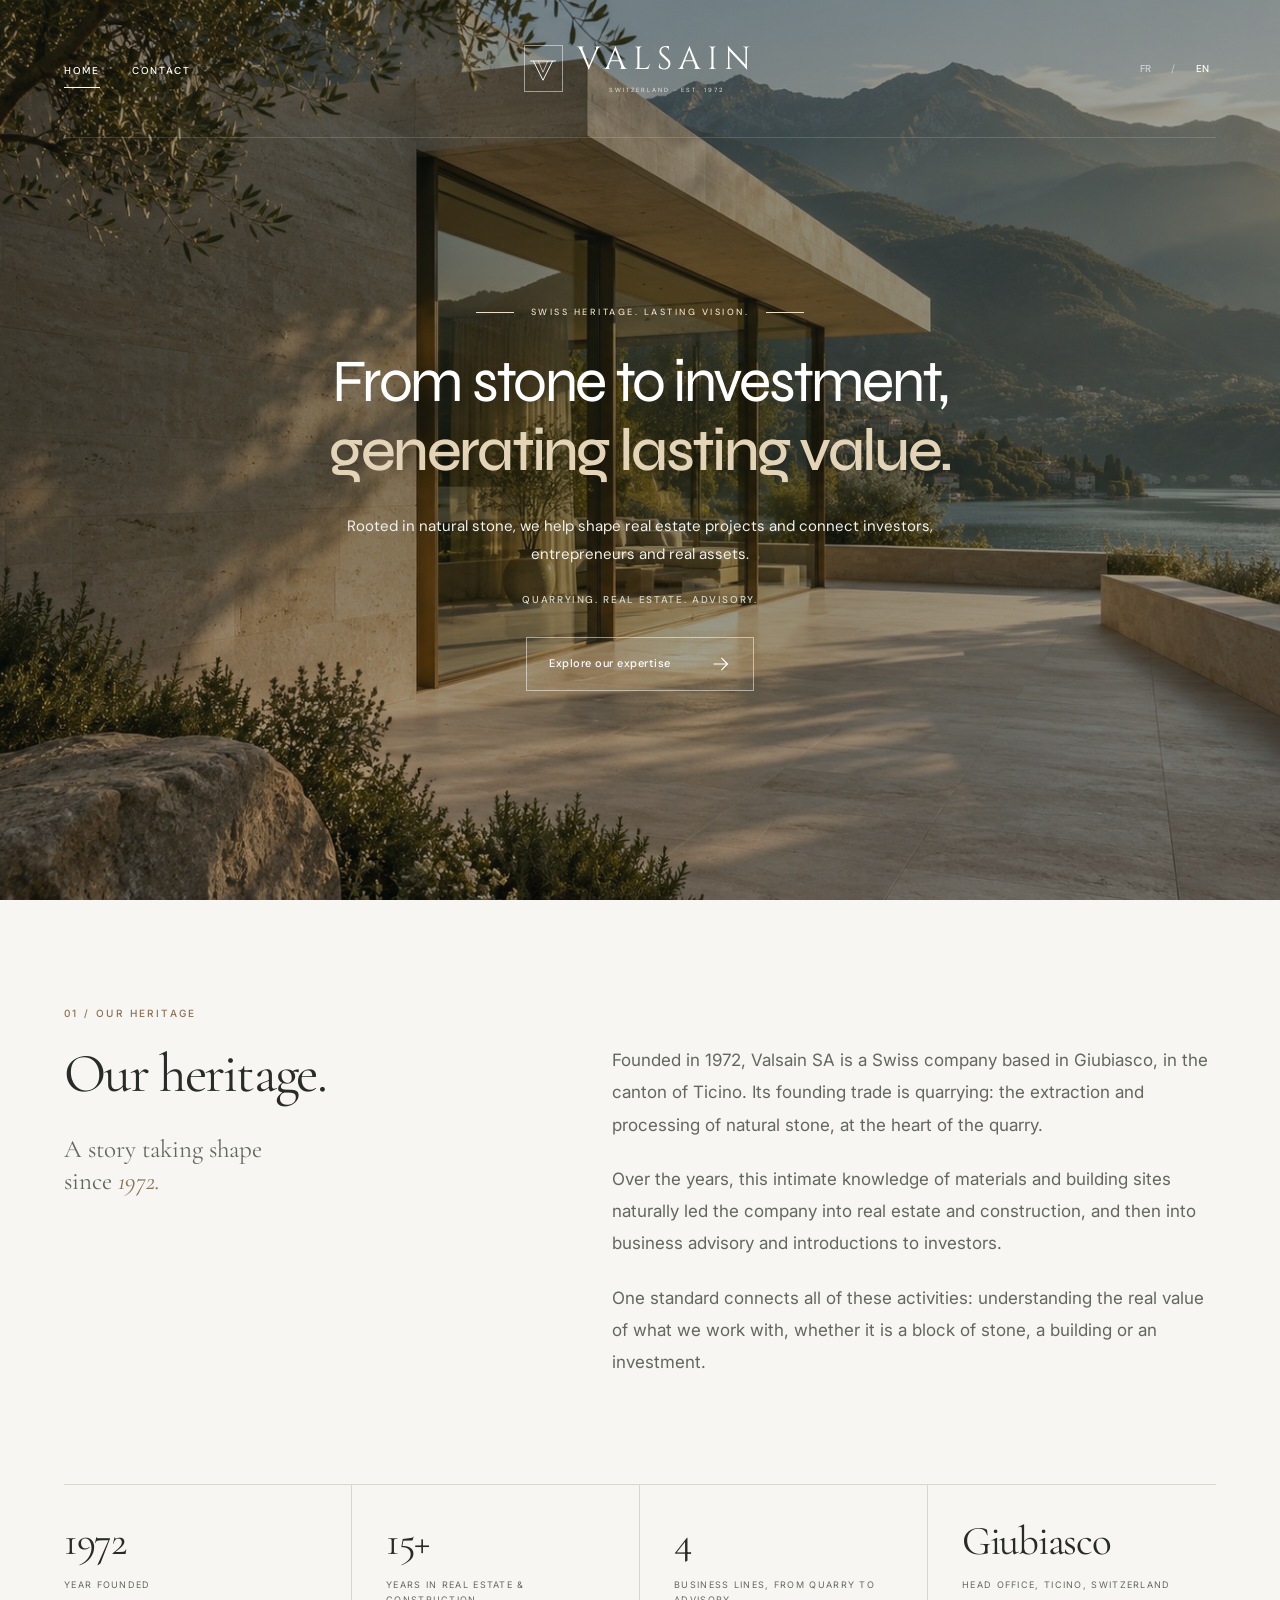
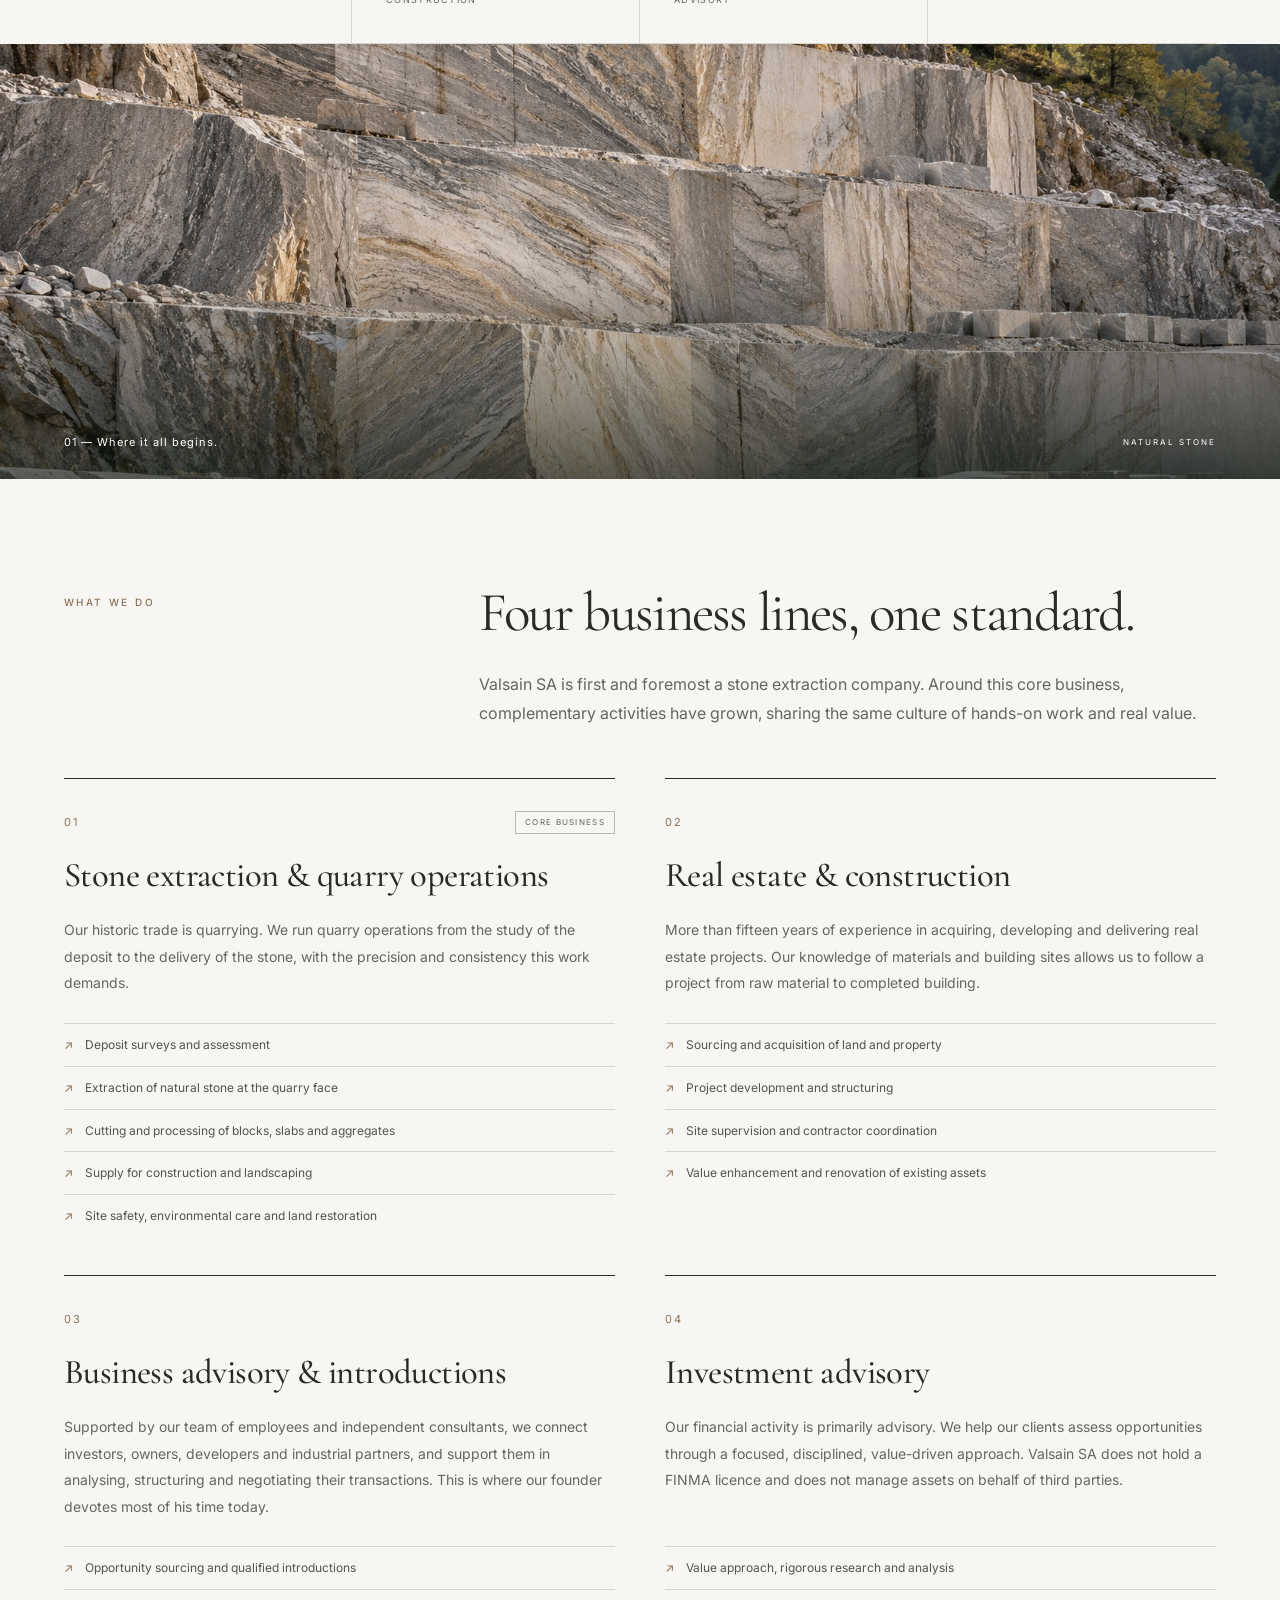
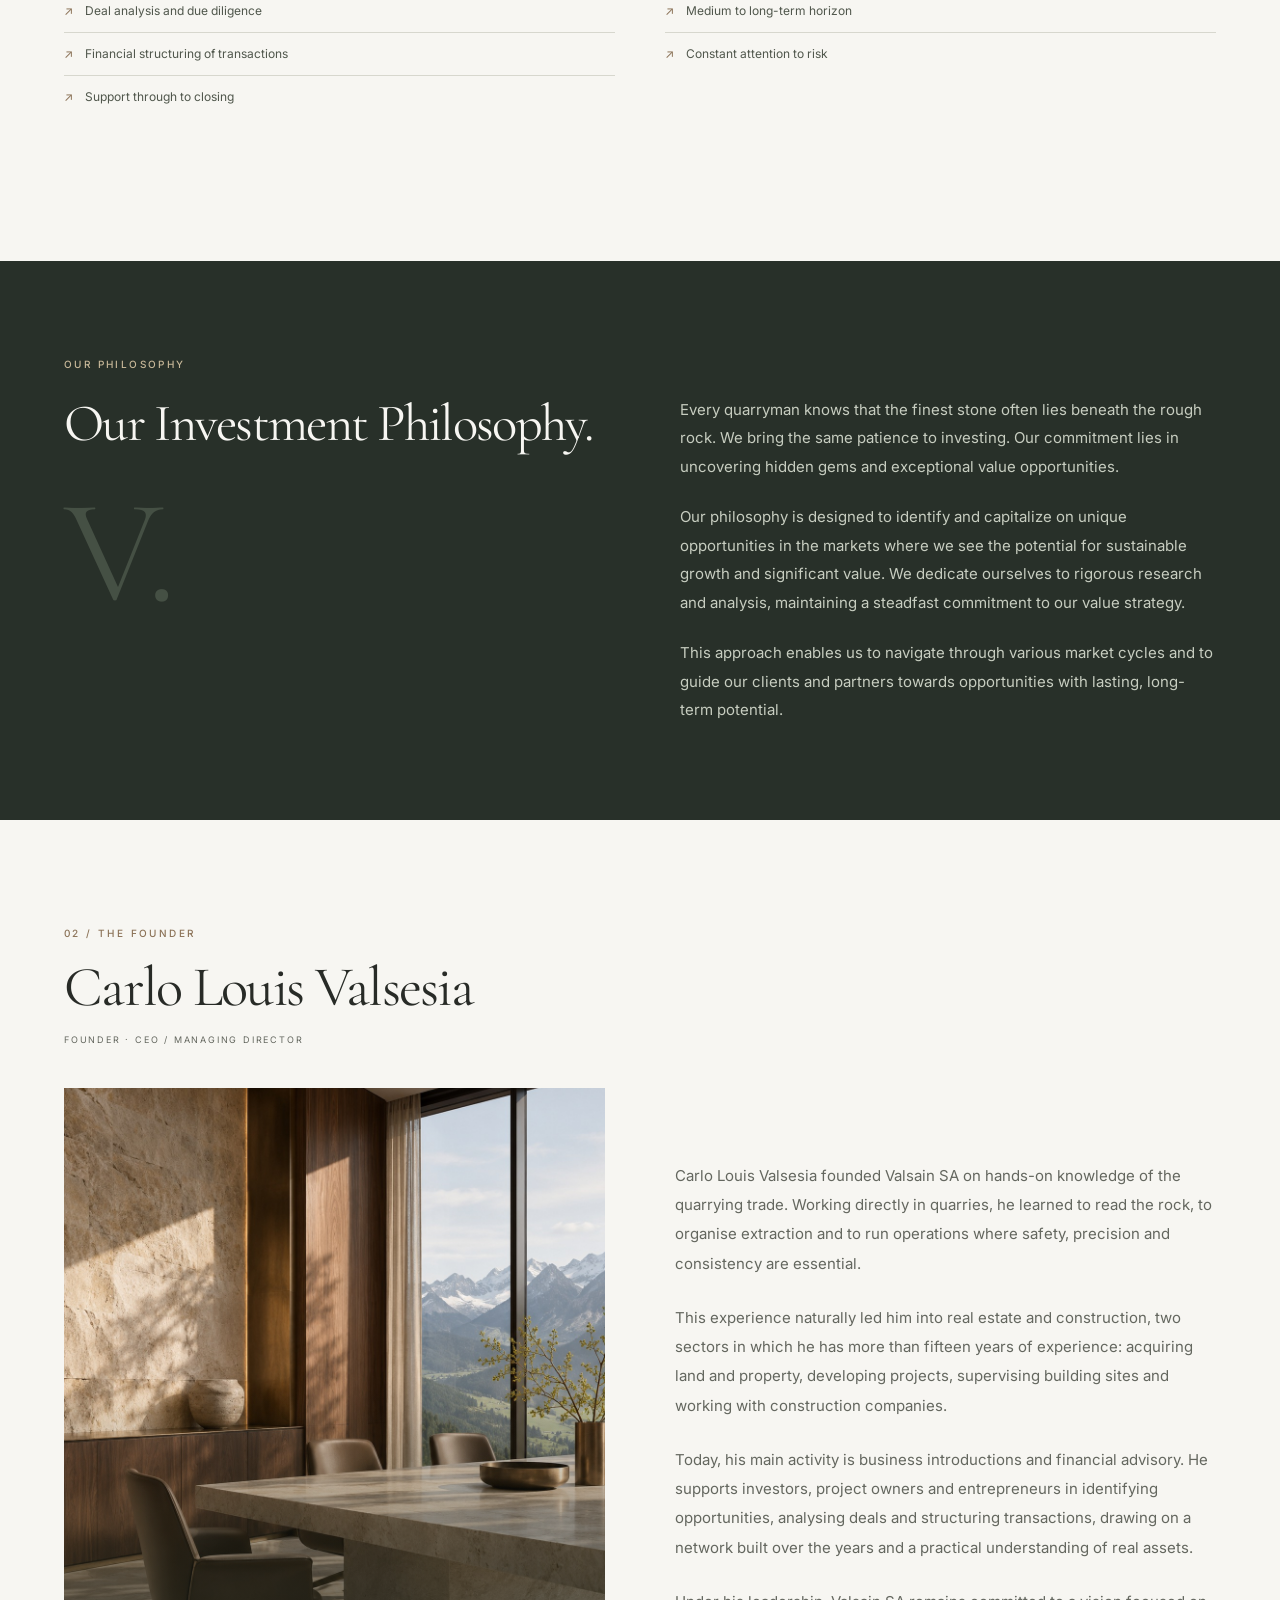
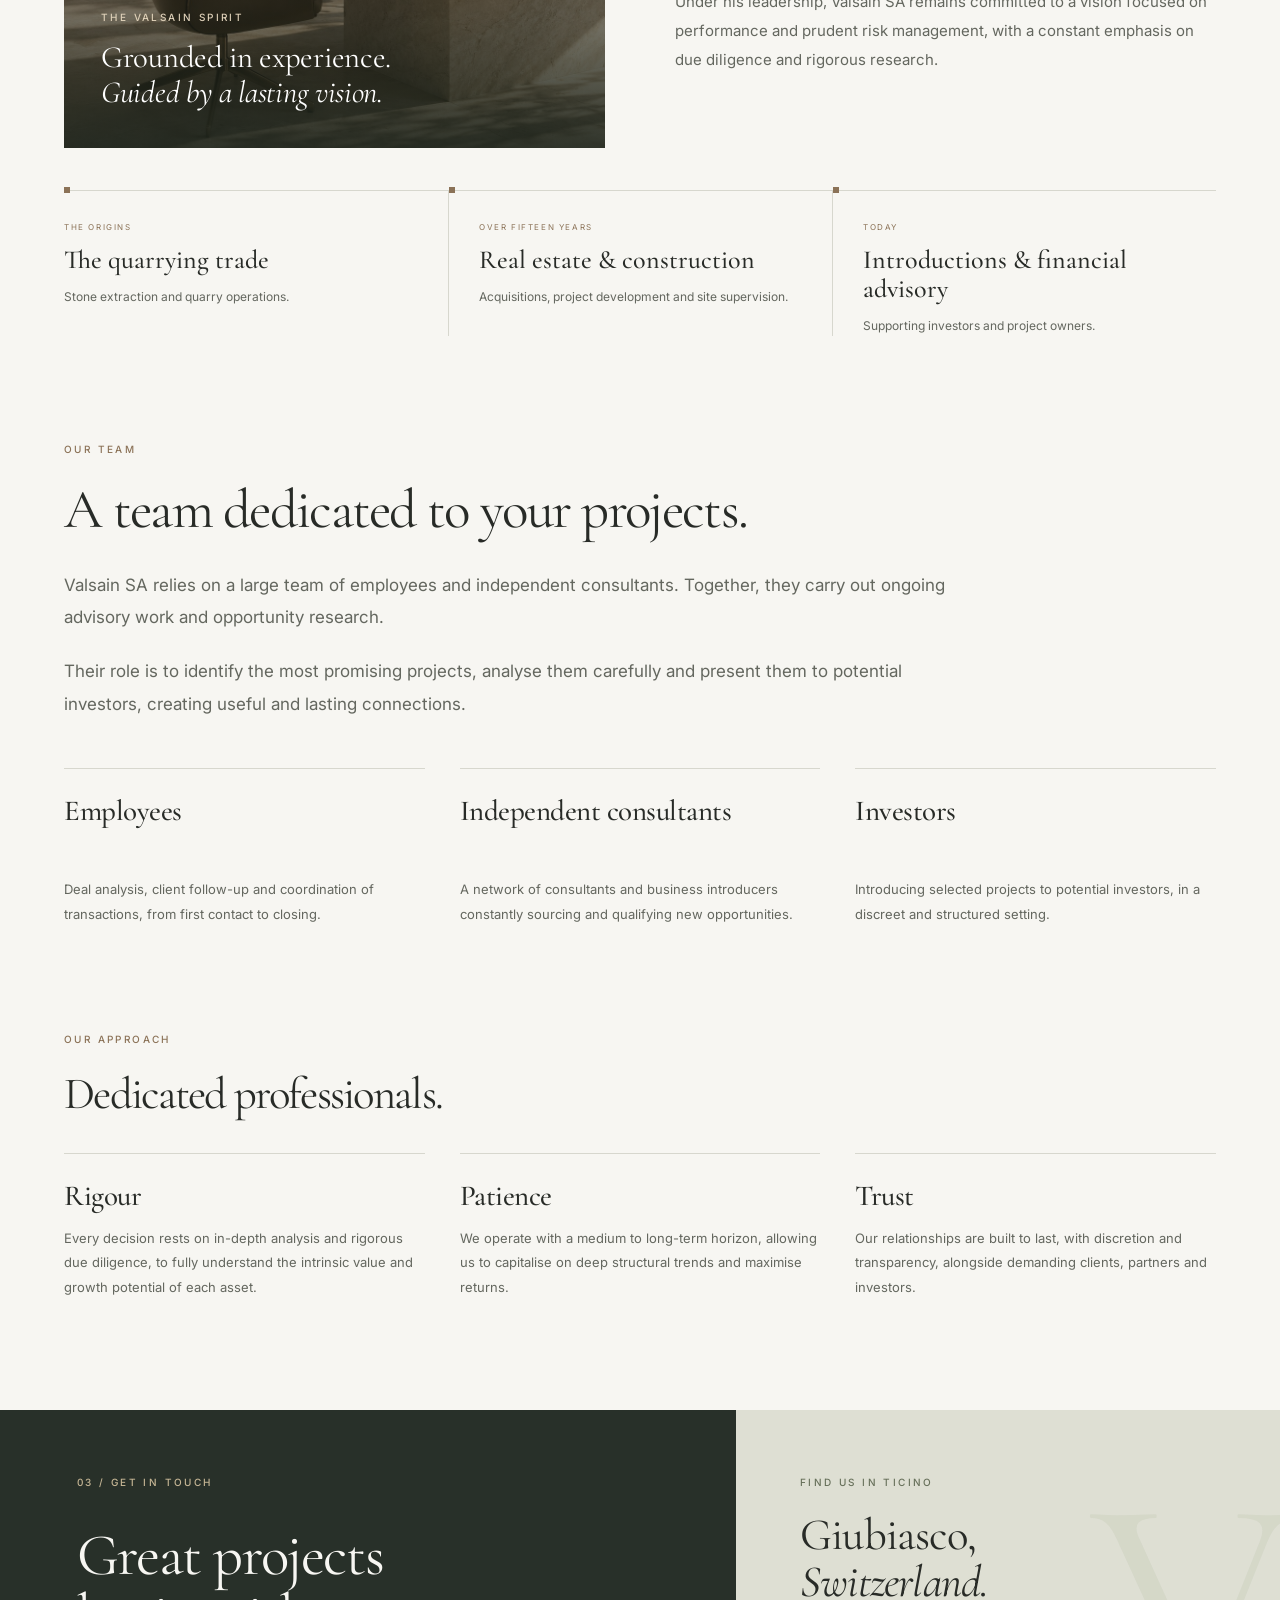
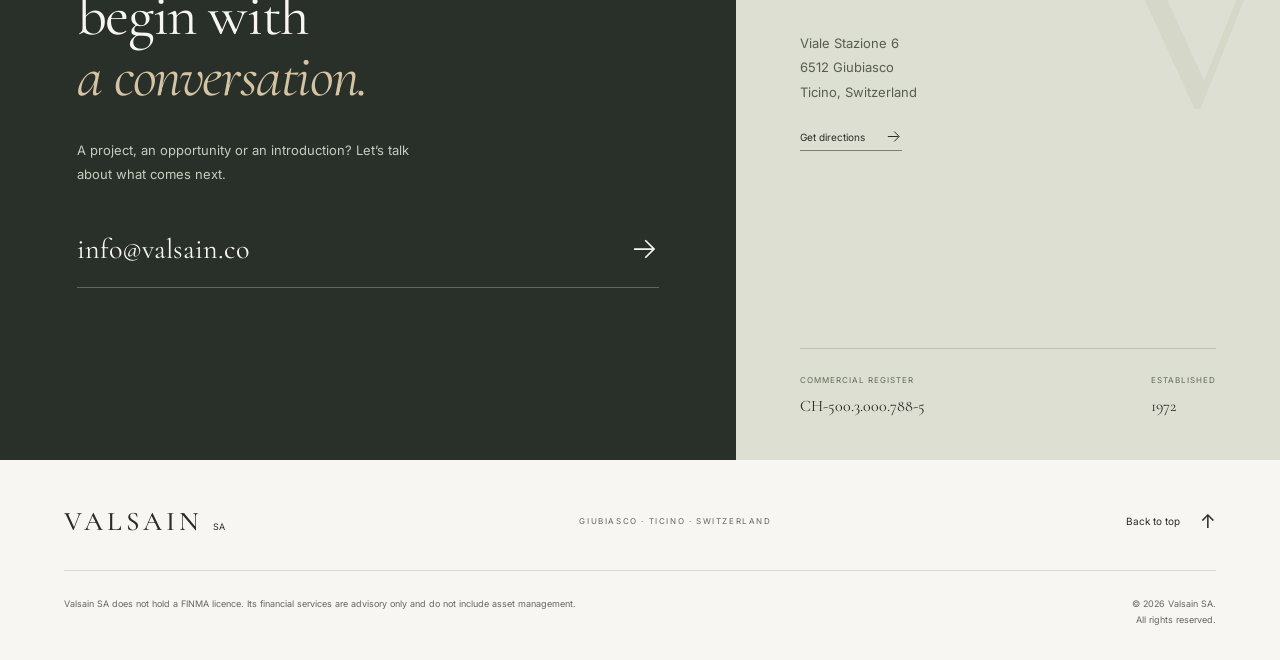
==== commit 887494ad: "faites" ====
--- a/index.html
+++ b/index.html
@@ -1,14 +1,14 @@
 <!DOCTYPE html>
-<html lang="fr" data-lang="fr">
+<html lang="en" data-lang="en">
 <head>
   <meta charset="UTF-8">
   <meta name="viewport" content="width=device-width, initial-scale=1.0">
   <meta name="theme-color" content="#f7f6f2">
-  <title>Valsain SA · Carrières, Immobilier &amp; Conseil</title>
-  <meta name="description" content="Valsain SA, société suisse fondée en 1972 à Giubiasco. Extraction de pierre, immobilier et construction, conseil en affaires et en investissement.">
+  <title>Valsain SA · Quarrying, Real Estate &amp; Advisory</title>
+  <meta name="description" content="Valsain SA, a Swiss company founded in 1972 in Giubiasco. Stone extraction, real estate and construction, business and investment advisory.">
   <meta property="og:type" content="website">
-  <meta property="og:title" content="Valsain SA · Carrières, Immobilier &amp; Conseil">
-  <meta property="og:description" content="De la pierre à l’investissement, créer une valeur durable. Depuis 1972, Giubiasco, Suisse.">
+  <meta property="og:title" content="Valsain SA · Quarrying, Real Estate &amp; Advisory">
+  <meta property="og:description" content="From stone to investment, generating lasting value. Since 1972, Giubiasco, Switzerland.">
   <meta property="og:url" content="https://www.valsaintconsulting.com/">
   <meta property="og:image" content="https://www.valsaintconsulting.com/assets/architecture-hero.jpg">
   <meta property="og:site_name" content="Valsain SA">
@@ -18,23 +18,26 @@
   <link rel="preload" as="image" href="assets/architecture-hero.jpg" fetchpriority="high">
   <link rel="preconnect" href="https://fonts.googleapis.com">
   <link rel="preconnect" href="https://fonts.gstatic.com" crossorigin>
-  <link href="https://fonts.googleapis.com/css2?family=Cormorant+Garamond:ital,wght@0,400;0,500;0,600;1,400;1,500&amp;family=Inter:wght@400;500;600&amp;display=swap" rel="stylesheet">
+  <link href="https://fonts.googleapis.com/css2?family=Cormorant+Garamond:ital,wght@0,400;0,500;0,600;1,400;1,500&amp;family=Inter:wght@400;500;600&amp;family=Cinzel:wght@400;500&amp;family=Syne:wght@400;500;600&amp;family=DM+Sans:wght@400;500;600&amp;display=swap" rel="stylesheet">
   <link rel="stylesheet" href="css/style.css">
+  <link rel="stylesheet" href="css/immersive.css">
   <script src="js/main.js" defer></script>
   <script type="application/ld+json">{"@context":"https://schema.org","@type":"Organization","name":"Valsain SA","url":"https://www.valsaintconsulting.com/","logo":"https://www.valsaintconsulting.com/logo.svg","foundingDate":"1972","founder":{"@type":"Person","name":"Carlo Louis Valsesia"},"description":"Stone extraction, real estate and construction, business and investment advisory.","email":"info@valsain.co","address":{"@type":"PostalAddress","streetAddress":"Viale Stazione 6","postalCode":"6512","addressLocality":"Giubiasco","addressRegion":"Ticino","addressCountry":"CH"}}</script>
 </head>
 <body>
   <a class="skip-link" href="#contenu"><span lang="fr">Aller au contenu</span><span lang="en">Skip to content</span></a>
-  <header class="site-header"><div class="header-inner container">
-    <a href="#accueil" class="valsain-logo" aria-label="Valsain SA — Home"><span class="valsain-logo__emblem"><svg viewBox="0 0 100 100" fill="none" aria-hidden="true"><path d="M20 25 50 85 80 25M10 25h80" stroke="currentColor" stroke-width="3"/><path d="m35 25 15 35 15-35" stroke="currentColor" stroke-width="2"/></svg></span><span class="valsain-logo__title">VALSAIN<span class="brand-subtitle">SWITZERLAND · EST. 1972</span></span></a>
-    <div class="header-right"><nav aria-label="Navigation principale"><ul><li><a href="#accueil" data-nav="home" class="active" aria-current="location">Home</a></li><li><a href="#contact" data-nav="contact">Contact</a></li></ul></nav><div class="lang-switch" role="group" aria-label="Langue / Language"><button type="button" data-set-lang="fr" aria-label="Français" aria-pressed="true">FR</button><span aria-hidden="true">/</span><button type="button" data-set-lang="en" aria-label="English" aria-pressed="false">EN</button></div></div>
-  </div></header>
+  <header class="site-header site-header--on-image">
+    <div class="header-inner container">
+      <nav aria-label="Main navigation"><ul><li><a href="#accueil" data-nav="home" class="active" aria-current="location">Home</a></li><li><a href="#contact" data-nav="contact">Contact</a></li></ul></nav>
+      <a href="#accueil" class="valsain-logo" aria-label="Valsain SA — Home"><span class="valsain-logo__emblem"><svg viewBox="0 0 100 100" fill="none" aria-hidden="true"><path d="M20 25 50 85 80 25M10 25h80" stroke="currentColor" stroke-width="3"/><path d="m35 25 15 35 15-35" stroke="currentColor" stroke-width="2"/></svg></span><span class="valsain-logo__title">VALSAIN<span class="brand-subtitle">SWITZERLAND · EST. 1972</span></span></a>
+      <div class="lang-switch" role="group" aria-label="Langue / Language"><button type="button" data-set-lang="fr" aria-label="Français" aria-pressed="false">FR</button><span aria-hidden="true">/</span><button type="button" data-set-lang="en" aria-label="English" aria-pressed="true">EN</button></div>
+    </div>
+  </header>
   <main id="contenu">
-    <section class="hero" id="accueil" aria-labelledby="hero-title">
+    <section class="hero hero--editorial" id="accueil" aria-labelledby="hero-title">
       <img class="hero-image" src="assets/architecture-hero.jpg" width="1672" height="941" fetchpriority="high" alt="Architecture contemporaine en pierre naturelle au bord d’un lac alpin" data-alt-fr="Architecture contemporaine en pierre naturelle au bord d’un lac alpin" data-alt-en="Contemporary natural stone architecture beside an Alpine lake">
-      <div class="hero-shade"></div><div class="hero-inner container"><p class="eyebrow hero-eyebrow"><span lang="fr">Un héritage suisse. Une vision durable.</span><span lang="en">Swiss heritage. Lasting vision.</span></p><h1 id="hero-title"><span lang="fr">De la pierre à l’investissement,<br><em>créer une valeur durable.</em></span><span lang="en">From stone to investment,<br><em>generating lasting value.</em></span></h1><p class="hero-tagline"><span lang="fr">Carrières. Immobilier. Conseil.</span><span lang="en">Quarrying. Real estate. Advisory.</span></p><a href="#activites" class="button button-light"><span lang="fr">Découvrir nos activités</span><span lang="en">Explore our expertise</span><svg viewBox="0 0 24 24" fill="none" aria-hidden="true"><path d="M4 12h15M13 5l7 7-7 7" stroke="currentColor" stroke-width="1.4"/></svg></a></div>
-      <div class="hero-bottom container"><span>GIUBIASCO, TICINO — SWITZERLAND</span><a href="#histoire"><span lang="fr">Notre histoire</span><span lang="en">Our heritage</span><span aria-hidden="true">↓</span></a></div>
-    </section>
+      <div class="hero-shade"></div><div class="hero-inner container"><p class="eyebrow hero-eyebrow"><span lang="fr">Un héritage suisse. Une vision durable.</span><span lang="en">Swiss heritage. Lasting vision.</span></p><h1 id="hero-title"><span lang="fr">De la pierre à l’investissement,<br><em>créer une valeur durable.</em></span><span lang="en">From stone to investment,<br><em>generating lasting value.</em></span></h1><p class="hero-description"><span lang="fr">Ancrés dans la pierre naturelle, nous accompagnons les projets immobiliers et créons des liens entre investisseurs, entrepreneurs et actifs réels.</span><span lang="en">Rooted in natural stone, we help shape real estate projects and connect investors, entrepreneurs and real assets.</span></p><p class="hero-tagline"><span lang="fr">Carrières. Immobilier. Conseil.</span><span lang="en">Quarrying. Real estate. Advisory.</span></p><a href="#activites" class="button button-light"><span lang="fr">Découvrir nos activités</span><span lang="en">Explore our expertise</span><svg viewBox="0 0 24 24" fill="none" aria-hidden="true"><path d="M4 12h15M13 5l7 7-7 7" stroke="currentColor" stroke-width="1.4"/></svg></a></div>
+      </section>
     <section id="histoire" class="heritage section-space container" aria-labelledby="heritage-title"><div class="section-heading"><p class="eyebrow"><span lang="fr">01 / Notre histoire</span><span lang="en">01 / Our heritage</span></p><h2 id="heritage-title" class="section-title"><span lang="fr">Notre histoire.</span><span lang="en">Our heritage.</span></h2><p class="heritage-since"><span lang="fr">Une histoire qui se construit<br>depuis <em>1972.</em></span><span lang="en">A story taking shape<br>since <em>1972.</em></span></p></div><div class="text-content">
         <p lang="fr">Fondée en 1972, Valsain SA est une société suisse établie à Giubiasco, au Tessin. Son métier d’origine est celui de carrier : l’extraction et la valorisation de la pierre naturelle, au cœur des carrières.</p>
         <p lang="en">Founded in 1972, Valsain SA is a Swiss company based in Giubiasco, in the canton of Ticino. Its founding trade is quarrying: the extraction and processing of natural stone, at the heart of the quarry.</p>
@@ -60,7 +63,9 @@
         <div class="figure-label"><span lang="fr">Siège social, Tessin, Suisse</span><span lang="en">Head office, Ticino, Switzerland</span></div>
       </div>
     </div>
-    <section id="activites" class="expertise section-space container" aria-labelledby="activities-title"><figure class="quarry-band"><img src="assets/alpine-quarry.jpg" width="1672" height="941" loading="lazy" decoding="async" alt="Terrasses de pierre naturelle dans une carrière alpine" data-alt-fr="Terrasses de pierre naturelle dans une carrière alpine" data-alt-en="Terraces of natural stone in an Alpine quarry"><figcaption><span>01 — <span lang="fr">La matière, à l’origine de tout.</span><span lang="en">Where it all begins.</span></span><span><span lang="fr">PIERRE NATURELLE</span><span lang="en">NATURAL STONE</span></span></figcaption></figure><div class="activities-head"><span class="eyebrow"><span lang="fr">Nos activités</span><span lang="en">What we do</span></span>
+    <section id="activites" class="expertise section-space expertise--edge-to-edge" aria-labelledby="activities-title">
+      <figure class="quarry-band"><img src="assets/alpine-quarry.jpg" width="1672" height="941" loading="lazy" decoding="async" alt="Terrasses de pierre naturelle dans une carrière alpine" data-alt-fr="Terrasses de pierre naturelle dans une carrière alpine" data-alt-en="Terraces of natural stone in an Alpine quarry"><figcaption><span>01 — <span lang="fr">La matière, à l’origine de tout.</span><span lang="en">Where it all begins.</span></span><span><span lang="fr">PIERRE NATURELLE</span><span lang="en">NATURAL STONE</span></span></figcaption></figure>
+      <div class="container expertise-body"><div class="activities-head"><span class="eyebrow"><span lang="fr">Nos activités</span><span lang="en">What we do</span></span>
         <h2 id="activities-title" class="section-title"><span lang="fr">Quatre métiers, une même rigueur.</span><span lang="en">Four business lines, one standard.</span></h2>
         <p lang="fr">Valsain SA est avant tout une entreprise d’extraction de pierre. Autour de ce cœur de métier se sont développées des activités complémentaires, qui partagent la même culture du terrain et de la valeur réelle.</p>
         <p lang="en">Valsain SA is first and foremost a stone extraction company. Around this core business, complementary activities have grown, sharing the same culture of hands-on work and real value.</p>
@@ -115,7 +120,8 @@
             <li>Value approach, rigorous research and analysis</li>
             <li>Medium to long-term horizon</li>
             <li>Constant attention to risk</li>
-          </ul></div></article></div></section>
+          </ul></div></article></div></div>
+    </section>
     <section class="philosophy" aria-labelledby="philosophy-title"><div class="container philosophy-inner"><div><span class="eyebrow"><span lang="fr">Notre philosophie</span><span lang="en">Our philosophy</span></span><h2 class="section-title" id="philosophy-title"><span lang="fr">Notre philosophie d’investissement.</span><span lang="en">Our Investment Philosophy.</span></h2><span class="philosophy-mark" aria-hidden="true">V.</span></div><div class="text-content"><p lang="fr">Un carrier le sait : la plus belle pierre se cache souvent sous la roche brute. Nous appliquons la même patience à l’investissement. Notre engagement consiste à découvrir des pépites cachées et des opportunités de valeur exceptionnelle.</p>
       <p lang="en">Every quarryman knows that the finest stone often lies beneath the rough rock. We bring the same patience to investing. Our commitment lies in uncovering hidden gems and exceptional value opportunities.</p>
       <p lang="fr">Notre philosophie vise à identifier et à saisir des opportunités uniques sur les marchés où nous voyons un potentiel de croissance durable. Nous nous consacrons à une recherche et à une analyse rigoureuses, avec un attachement constant à notre stratégie de valeur.</p>
@@ -189,8 +195,8 @@
         <p lang="en">Our relationships are built to last, with discretion and transparency, alongside demanding clients, partners and investors.</p>
       </div>
     </div></section>
-    <section id="contact" class="contact-section" aria-labelledby="contact-title"><div class="container"><div class="contact-panel"><div class="contact-intro"><p class="eyebrow"><span lang="fr">03 / Entrons en relation</span><span lang="en">03 / Get in touch</span></p><h2 id="contact-title"><span lang="fr">Les beaux projets<br>commencent par<br><em>un échange.</em></span><span lang="en">Great projects<br>begin with<br><em>a conversation.</em></span></h2><p class="contact-description"><span lang="fr">Un projet, une opportunité ou une demande de mise en relation ? Parlons de la suite.</span><span lang="en">A project, an opportunity or an introduction? Let’s talk about what comes next.</span></p><a class="contact-email" href="mailto:info@valsain.co"><span>info@valsain.co</span><svg viewBox="0 0 24 24" fill="none" aria-hidden="true"><path d="M4 12h15M13 5l7 7-7 7" stroke="currentColor" stroke-width="1.4"/></svg></a></div><div class="contact-details"><span class="contact-monogram" aria-hidden="true">V</span><div class="contact-office"><span class="eyebrow"><span lang="fr">Retrouvez-nous au Tessin</span><span lang="en">Find us in Ticino</span></span><h3>Giubiasco,<br><em><span lang="fr">Suisse.</span><span lang="en">Switzerland.</span></em></h3><address>Viale Stazione 6<br>6512 Giubiasco<br>Ticino, <span lang="fr">Suisse</span><span lang="en">Switzerland</span></address><a class="text-link" href="https://www.google.com/maps/search/?api=1&amp;query=Viale+Stazione+6+6512+Giubiasco+Switzerland" target="_blank" rel="noopener noreferrer"><span lang="fr">Voir l’itinéraire</span><span lang="en">Get directions</span><svg viewBox="0 0 24 24" fill="none" aria-hidden="true"><path d="M4 12h15M13 5l7 7-7 7" stroke="currentColor" stroke-width="1.4"/></svg></a></div><div class="contact-company"><div><span><span lang="fr">Registre du commerce</span><span lang="en">Commercial register</span></span><p>CH-500.3.000.788-5</p></div><div><span><span lang="fr">Depuis</span><span lang="en">Established</span></span><p>1972</p></div></div></div></div></div></section>
+    <section id="contact" class="contact-section" aria-labelledby="contact-title"><div class="container"><div class="contact-panel"><div class="contact-intro"><p class="eyebrow"><span lang="fr">03 / Entrons en relation</span><span lang="en">03 / Get in touch</span></p><h2 id="contact-title"><span lang="fr">Les beaux projets<br>commencent par<br><em>un échange.</em></span><span lang="en">Great projects<br>begin with<br><em>a conversation.</em></span></h2><p class="contact-description"><span lang="fr">Un projet, une opportunité ou une demande de mise en relation ? Parlons de la suite.</span><span lang="en">A project, an opportunity or an introduction? Let’s talk about what comes next.</span></p><a class="contact-email" href="mailto:info@valsain.co" data-contact-email-link><span data-contact-email>info@valsain.co</span><svg viewBox="0 0 24 24" fill="none" aria-hidden="true"><path d="M4 12h15M13 5l7 7-7 7" stroke="currentColor" stroke-width="1.4"/></svg></a></div><div class="contact-details"><span class="contact-monogram" aria-hidden="true">V</span><div class="contact-office"><span class="eyebrow"><span lang="fr">Retrouvez-nous au Tessin</span><span lang="en">Find us in Ticino</span></span><h3>Giubiasco,<br><em><span lang="fr">Suisse.</span><span lang="en">Switzerland.</span></em></h3><address>Viale Stazione 6<br>6512 Giubiasco<br>Ticino, <span lang="fr">Suisse</span><span lang="en">Switzerland</span></address><a class="text-link" href="https://www.google.com/maps/search/?api=1&amp;query=Viale+Stazione+6+6512+Giubiasco+Switzerland" target="_blank" rel="noopener noreferrer"><span lang="fr">Voir l’itinéraire</span><span lang="en">Get directions</span><svg viewBox="0 0 24 24" fill="none" aria-hidden="true"><path d="M4 12h15M13 5l7 7-7 7" stroke="currentColor" stroke-width="1.4"/></svg></a></div><div class="contact-company"><div><span><span lang="fr">Registre du commerce</span><span lang="en">Commercial register</span></span><p>CH-500.3.000.788-5</p></div><div><span><span lang="fr">Depuis</span><span lang="en">Established</span></span><p>1972</p></div></div></div></div></div></section>
   </main>
   <footer class="site-footer container"><div class="footer-top"><a href="#accueil" class="footer-brand">VALSAIN <span>SA</span></a><p>GIUBIASCO · TICINO · SWITZERLAND</p><a class="back-top" href="#accueil"><span lang="fr">Retour en haut</span><span lang="en">Back to top</span> <span aria-hidden="true">↑</span></a></div><div class="footer-bottom"><p class="legal"><span lang="fr">Valsain SA ne dispose pas de licence FINMA. Ses services financiers relèvent du conseil et non de la gestion d’avoirs.</span><span lang="en">Valsain SA does not hold a FINMA licence. Its financial services are advisory only and do not include asset management.</span></p><p class="copyright">© <span class="year">2026</span> Valsain SA.<br><span lang="fr">Tous droits réservés.</span><span lang="en">All rights reserved.</span></p></div></footer>
 </body>
-</html>+</html>
--- a/css/immersive.css
+++ b/css/immersive.css
@@ -0,0 +1,238 @@
+/* Transparent header, richer hero, and horizontal edge-to-edge sections. */
+:root {
+  --hero-display: 'Syne', 'Inter', Arial, sans-serif;
+  --hero-body: 'DM Sans', 'Inter', Arial, sans-serif;
+  --brand-face: 'Cinzel', Georgia, serif;
+}
+
+.site-header--on-image {
+  position: absolute;
+  inset: 0 0 auto;
+  z-index: 5;
+  background: transparent;
+  color: #fff;
+}
+.site-header--on-image .header-inner {
+  display: grid;
+  grid-template-columns: minmax(0, 1fr) auto minmax(0, 1fr);
+  align-items: center;
+  gap: 30px;
+  min-height: 138px;
+  padding-block: 23px;
+  border-bottom: 1px solid #ffffff26;
+}
+.site-header--on-image nav { grid-column: 1; grid-row: 1; justify-self: start; }
+.site-header--on-image .valsain-logo { grid-column: 2; grid-row: 1; justify-self: center; gap: 14px; }
+.site-header--on-image .valsain-logo__emblem {
+  width: 39px;
+  height: 47px;
+  background: transparent;
+  color: #fff;
+  border: 1px solid #ffffff80;
+}
+.site-header--on-image .valsain-logo__emblem svg { width: 32px; height: 32px; }
+.site-header--on-image .valsain-logo__title {
+  font: 400 32px/1.1 var(--brand-face);
+  letter-spacing: 6px;
+}
+.site-header--on-image .brand-subtitle {
+  font: 400 6px/1.5 var(--hero-body);
+  letter-spacing: 2px;
+  margin-top: 8px;
+  text-align: center;
+  color: #eee6d8;
+}
+.site-header--on-image nav ul { gap: 32px; }
+.site-header--on-image nav a {
+  font: 500 10px/1.6 var(--hero-body);
+  text-transform: uppercase;
+  letter-spacing: 1.7px;
+  padding-block: 11px;
+}
+.site-header--on-image nav a::after { background: currentColor; }
+.site-header--on-image .lang-switch {
+  grid-column: 3;
+  grid-row: 1;
+  justify-self: end;
+  padding: 0;
+  border: 0;
+  gap: 12px;
+  font: 500 10px/1.5 var(--hero-body);
+  letter-spacing: 1px;
+}
+.site-header--on-image .lang-switch > span { color: #ffffff70; }
+.site-header--on-image .lang-switch button { opacity: .6; }
+.site-header--on-image .lang-switch button:hover,
+.site-header--on-image .lang-switch button[aria-pressed="true"] { opacity: 1; }
+.site-header--on-image :focus-visible,
+.hero--editorial :focus-visible { outline-color: #fff; }
+
+.hero--editorial {
+  height: auto;
+  min-height: 100svh;
+  max-height: none;
+  padding-block: 196px 100px;
+  justify-content: center;
+}
+.hero--editorial .hero-image { object-position: center; }
+.hero--editorial .hero-shade {
+  background: linear-gradient(180deg, #101b1566, #101b156e 50%, #101b1542), radial-gradient(ellipse at 50% 46%, #101b152e, transparent 72%);
+}
+.hero--editorial .hero-inner {
+  display: flex;
+  flex-direction: column;
+  align-items: center;
+  padding: 0;
+  text-align: center;
+}
+.hero--editorial .hero-eyebrow {
+  display: flex;
+  align-items: center;
+  justify-content: center;
+  gap: 17px;
+  max-width: none;
+  margin-bottom: 28px;
+  font: 500 9px/1.7 var(--hero-body);
+  letter-spacing: 2.5px;
+  color: #eddfc2;
+}
+.hero--editorial .hero-eyebrow::before,
+.hero--editorial .hero-eyebrow::after {
+  content: '';
+  width: 38px;
+  height: 1px;
+  flex-shrink: 0;
+  background: currentColor;
+}
+.hero--editorial h1 {
+  max-width: 1150px;
+  margin-inline: auto;
+  font: 400 clamp(48px, 4.7vw, 82px)/1.14 var(--hero-display);
+  letter-spacing: -.045em;
+  text-wrap: balance;
+  text-shadow: 0 2px 24px #00000026;
+}
+.hero--editorial h1 em {
+  font-style: normal;
+  font-weight: 500;
+  color: #e4d4b7;
+}
+.hero-description {
+  max-width: 610px;
+  margin-inline: auto;
+  margin-top: 28px;
+  font: 400 15px/1.85 var(--hero-body);
+  color: #f2f1e9;
+  text-wrap: pretty;
+}
+.hero--editorial .hero-tagline {
+  margin-top: 22px;
+  font: 500 10px/1.7 var(--hero-body);
+  text-transform: uppercase;
+  letter-spacing: 1.65px;
+  color: #d4d8cb;
+}
+.hero--editorial .button-light {
+  margin-top: 29px;
+  min-height: 52px;
+  min-width: 228px;
+  gap: 32px;
+  padding: 14px 22px;
+  background: #ffffff0a;
+  color: #fff;
+  border: 1px solid #ffffff80;
+  font: 500 11px/1.6 var(--hero-body);
+  letter-spacing: .5px;
+}
+.hero--editorial .button-light:hover { background: #ffffff1a; border-color: #fff; color: #fff; }
+.hero--editorial .button-light svg { transition: transform .2s; }
+.hero--editorial .button-light:hover svg { transform: translateX(5px); }
+
+.expertise--edge-to-edge.section-space { padding: 0; }
+.expertise--edge-to-edge .quarry-band {
+  width: 100%;
+  height: clamp(320px, 34vw, 660px);
+  margin: 0;
+}
+.expertise--edge-to-edge .quarry-band img { width: 100%; height: 100%; object-fit: cover; }
+.expertise--edge-to-edge .quarry-band figcaption {
+  left: var(--gutter);
+  right: var(--gutter);
+  bottom: 30px;
+}
+.expertise-body { padding-block: clamp(76px, 8.2vw, 132px); }
+
+.contact-section { padding: 0; }
+.contact-section > .container { width: 100%; max-width: none; margin: 0; }
+.contact-section .contact-panel { width: 100%; min-height: 650px; }
+.contact-section .contact-intro { padding: clamp(58px, 5vw, 96px) clamp(28px, 6vw, 112px); }
+.contact-section .contact-details { padding: clamp(58px, 5vw, 96px) clamp(28px, 5vw, 96px) 42px; }
+.contact-section .contact-email > span { min-width: 0; overflow-wrap: anywhere; }
+.contact-section .contact-email { max-width: 100%; }
+
+@media (min-width: 1800px) {
+  .hero--editorial { padding-block: 220px 116px; }
+  .hero--editorial .hero-inner { padding: 0; }
+  .hero--editorial h1 { font-size: 90px; }
+}
+
+@media (max-width: 1100px) {
+  .site-header--on-image .header-inner { gap: 24px; min-height: 120px; }
+  .site-header--on-image .valsain-logo__title { font-size: 28px; letter-spacing: 4px; }
+  .hero--editorial { padding-block: 174px 90px; }
+  .hero--editorial h1 { font-size: clamp(48px, 5.7vw, 65px); }
+  .hero-description { font-size: 14px; }
+  .contact-section .contact-intro { padding-inline: 42px; }
+  .contact-section .contact-details { padding-inline: 38px; }
+}
+
+@media (max-width: 680px) {
+  .site-header--on-image .header-inner {
+    grid-template-columns: 1fr auto 1fr;
+    grid-template-rows: auto auto;
+    gap: 18px 12px;
+    min-height: 0;
+    padding-block: 23px 13px;
+  }
+  .site-header--on-image .valsain-logo { grid-column: 1 / -1; grid-row: 1; gap: 11px; }
+  .site-header--on-image .valsain-logo__emblem { width: 31px; height: 39px; }
+  .site-header--on-image .valsain-logo__emblem svg { width: 27px; height: 27px; }
+  .site-header--on-image .valsain-logo__title { font-size: 27px; letter-spacing: 5px; }
+  .site-header--on-image .brand-subtitle { font-size: 5px; letter-spacing: 1.4px; margin-top: 6px; }
+  .site-header--on-image nav { grid-column: 1 / 3; grid-row: 2; }
+  .site-header--on-image nav ul { gap: 23px; }
+  .site-header--on-image nav a { font-size: 9px; letter-spacing: 1.2px; }
+  .site-header--on-image .lang-switch { grid-column: 3; grid-row: 2; gap: 5px; font-size: 9px; }
+  .hero--editorial { min-height: 100svh; padding-block: 198px 72px; }
+  .hero--editorial .hero-image { object-position: 57% center; }
+  .hero--editorial .hero-shade {
+    background: linear-gradient(180deg, #101b156e, #101b1580 55%, #101b1552);
+  }
+  .hero--editorial .hero-eyebrow { margin-bottom: 23px; font-size: 7px; letter-spacing: 1.6px; gap: 11px; }
+  .hero--editorial .hero-eyebrow::before,
+  .hero--editorial .hero-eyebrow::after { width: 25px; }
+  .hero--editorial h1 { font-size: clamp(37px, 7.1vw, 48px); line-height: 1.16; letter-spacing: -.045em; }
+  .hero--editorial h1 br { display: block; }
+  .hero-description { max-width: 470px; margin-top: 23px; font-size: 13px; line-height: 1.8; }
+  .hero--editorial .hero-tagline { margin-top: 20px; font-size: 8px; letter-spacing: 1px; }
+  .hero--editorial .button-light { margin-top: 23px; font-size: 10px; gap: 30px; }
+  .expertise--edge-to-edge .quarry-band { height: 340px; }
+  .expertise--edge-to-edge .quarry-band figcaption { bottom: 23px; }
+  .expertise-body { padding-block: 70px; }
+  .contact-section .contact-intro { padding: 55px 30px; }
+  .contact-section .contact-details { padding: 50px 30px 35px; }
+}
+
+@media (max-width: 380px) {
+  .hero--editorial { padding-block: 190px 60px; }
+  .hero--editorial h1 { font-size: 34px; }
+  .hero-description { font-size: 12px; }
+  .hero--editorial .hero-tagline { font-size: 7px; letter-spacing: .8px; }
+  .expertise--edge-to-edge .quarry-band { height: 300px; }
+  .contact-section .contact-intro,
+  .contact-section .contact-details { padding-inline: 24px; }
+}
+
+@media (prefers-reduced-motion: reduce) {
+  .hero--editorial .button-light svg { transition: none; }
+}
